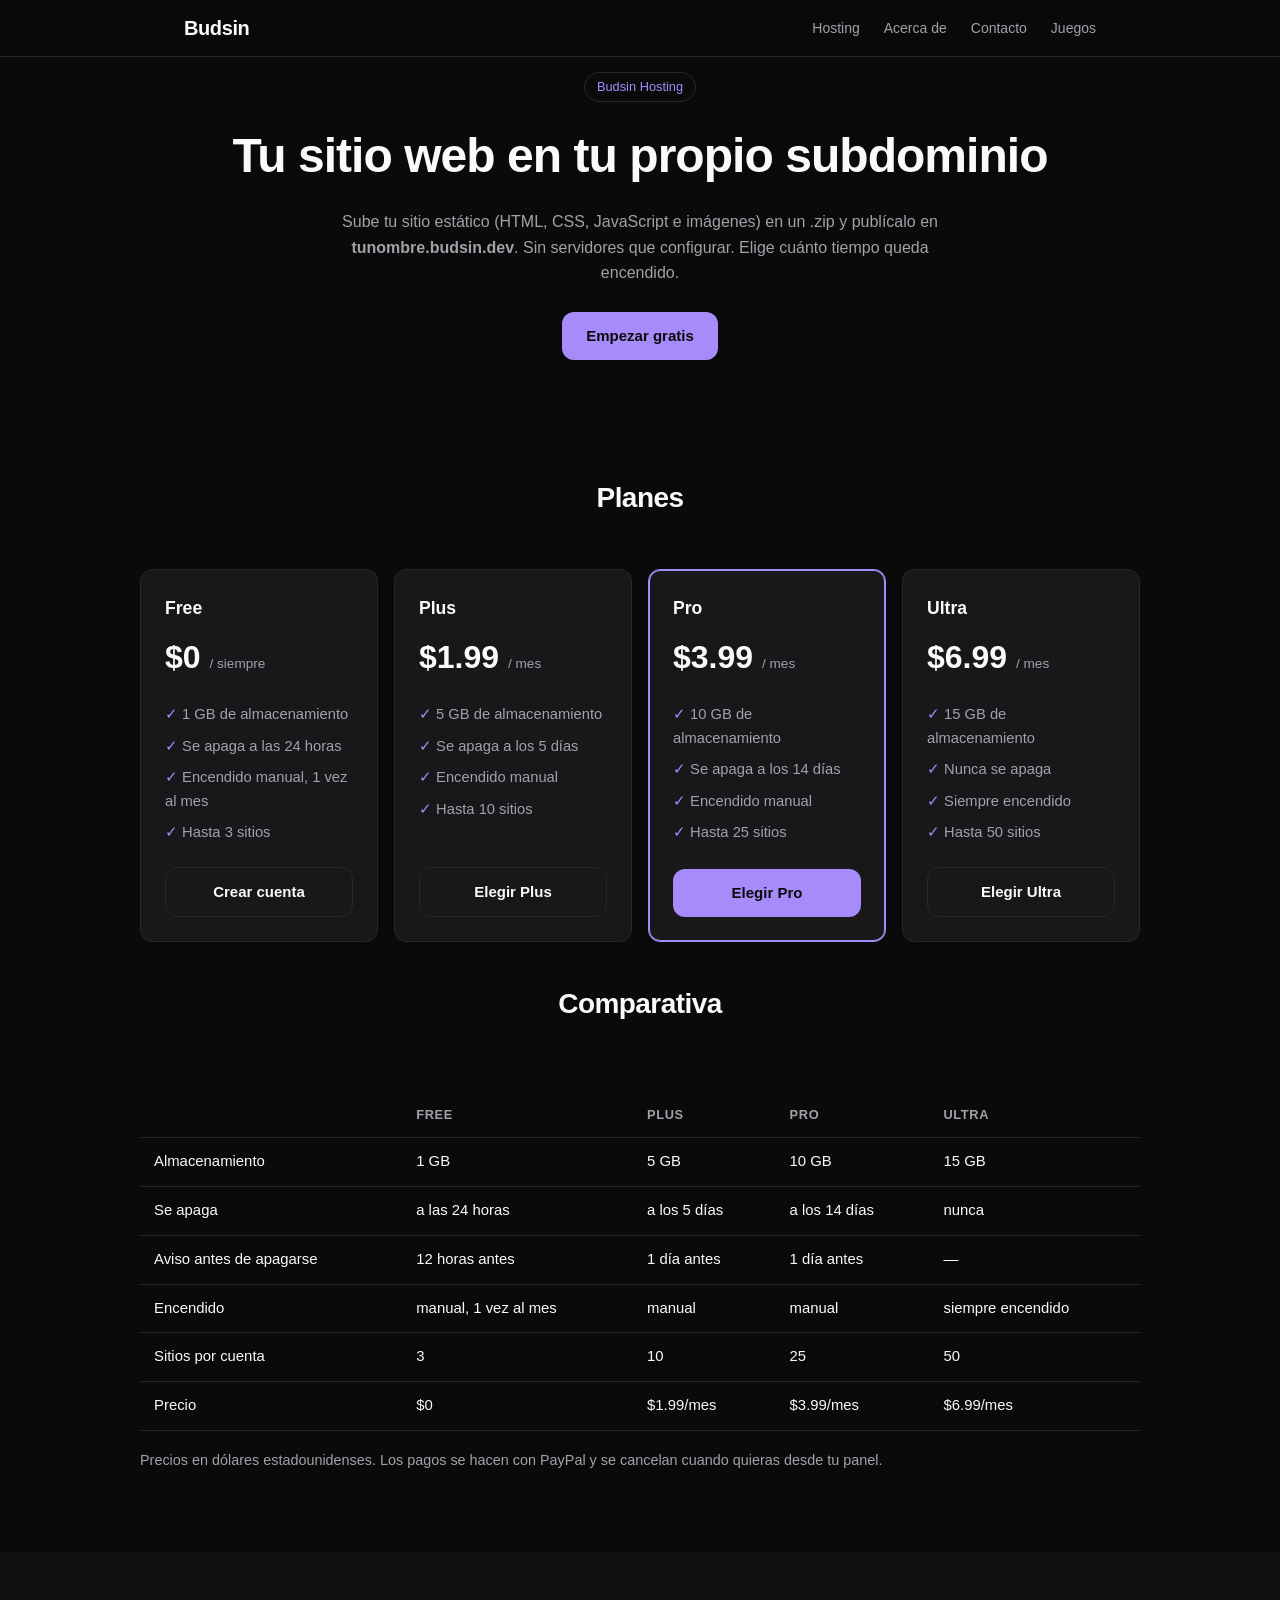
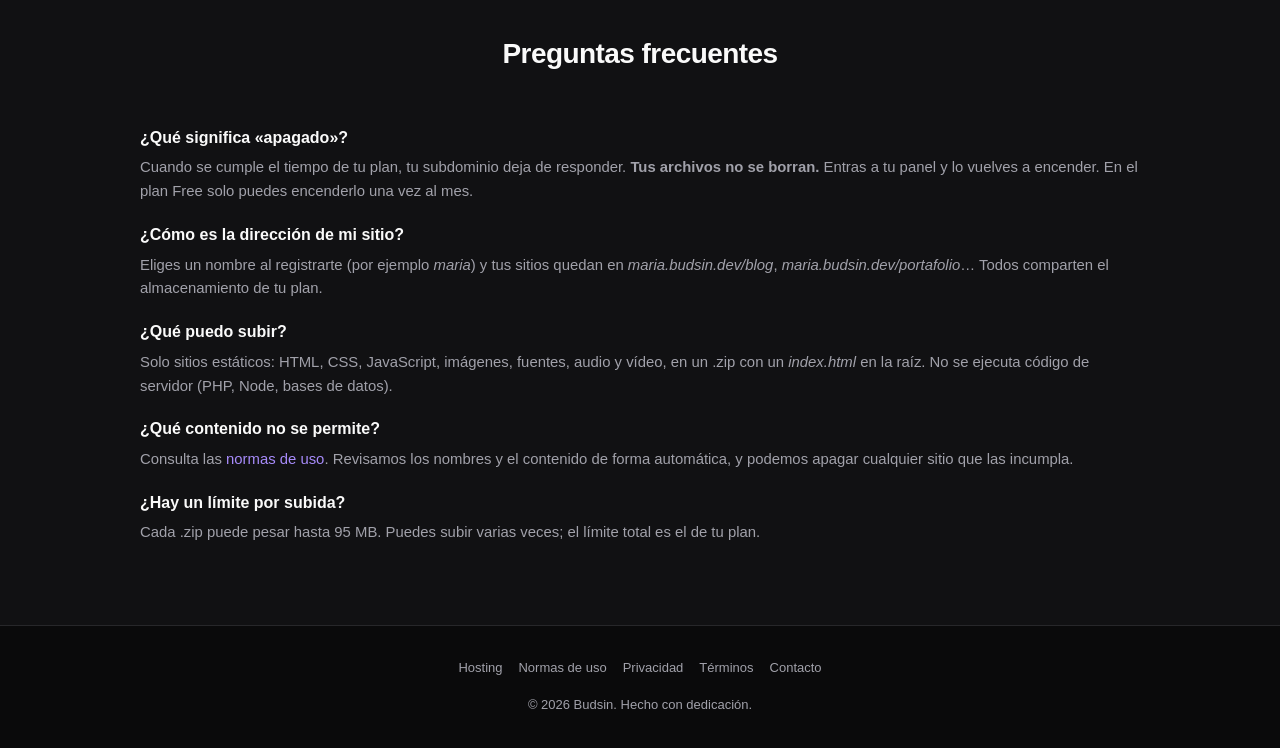
==== hosting/index.html @ 35743434 "feat: Budsin Hosting (planes, panel, admin y servicio de alojamiento estático) - hosting/: página de" ====
<!DOCTYPE html>
<html lang="es">
<head>
  <meta charset="UTF-8">
  <meta name="viewport" content="width=device-width, initial-scale=1.0">
  <title>Budsin Hosting — Alojamiento web estático con planes desde gratis</title>
  <meta name="description" content="Aloja tu sitio estático en tu propio subdominio de budsin.dev. Planes Free, Plus, Pro y Ultra con 1 a 15 GB de almacenamiento.">
  <meta name="robots" content="index, follow">
  <link rel="stylesheet" href="/styles.css">
  <link rel="stylesheet" href="/hosting/hosting.css">
  <link rel="icon" type="image/svg+xml" href="data:image/svg+xml,<svg xmlns='http://www.w3.org/2000/svg' viewBox='0 0 32 32'><text y='28' font-size='28'>⚡</text></svg>">
</head>
<body>
  <header class="header">
    <div class="container">
      <nav class="nav">
        <a href="/" class="logo">Budsin</a>
        <div class="nav-links">
          <a href="/hosting/">Hosting</a>
          <a href="/about">Acerca de</a>
          <a href="/contacto">Contacto</a>
          <a href="https://games.budsin.dev" target="_blank" rel="noopener">Juegos</a>
        </div>
      </nav>
    </div>
  </header>

  <main>
    <section class="h-hero">
      <div class="h-wrap">
        <span class="h-badge">Budsin Hosting</span>
        <h1>Tu sitio web en tu propio subdominio</h1>
        <p>Sube tu sitio estático (HTML, CSS, JavaScript e imágenes) en un .zip y publícalo en <strong>tunombre.budsin.dev</strong>. Sin servidores que configurar. Elige cuánto tiempo queda encendido.</p>
        <a class="btn btn-primary" href="/hosting/panel.html">Empezar gratis</a>
      </div>
    </section>

    <section class="section">
      <div class="h-wrap">
        <h2 class="section-title">Planes</h2>
        <div class="plans">
          <div class="plan">
            <h3>Free</h3>
            <div class="price">$0 <small>/ siempre</small></div>
            <ul><li>1 GB de almacenamiento</li><li>Se apaga a las 24 horas</li><li>Encendido manual, 1 vez al mes</li><li>Hasta 3 sitios</li></ul>
            <a class="btn btn-secondary" href="/hosting/panel.html">Crear cuenta</a>
          </div>
          <div class="plan">
            <h3>Plus</h3>
            <div class="price">$1.99 <small>/ mes</small></div>
            <ul><li>5 GB de almacenamiento</li><li>Se apaga a los 5 días</li><li>Encendido manual</li><li>Hasta 10 sitios</li></ul>
            <a class="btn btn-secondary" href="/hosting/panel.html#planes">Elegir Plus</a>
          </div>
          <div class="plan featured">
            <h3>Pro</h3>
            <div class="price">$3.99 <small>/ mes</small></div>
            <ul><li>10 GB de almacenamiento</li><li>Se apaga a los 14 días</li><li>Encendido manual</li><li>Hasta 25 sitios</li></ul>
            <a class="btn btn-primary" href="/hosting/panel.html#planes">Elegir Pro</a>
          </div>
          <div class="plan">
            <h3>Ultra</h3>
            <div class="price">$6.99 <small>/ mes</small></div>
            <ul><li>15 GB de almacenamiento</li><li>Nunca se apaga</li><li>Siempre encendido</li><li>Hasta 50 sitios</li></ul>
            <a class="btn btn-secondary" href="/hosting/panel.html#planes">Elegir Ultra</a>
          </div>
        </div>

        <h2 class="section-title" style="margin-top:40px">Comparativa</h2>
        <div class="h-scroll">
          <table class="h-table">
            <thead><tr><th>&nbsp;</th><th>Free</th><th>Plus</th><th>Pro</th><th>Ultra</th></tr></thead>
            <tbody>
              <tr><td>Almacenamiento</td><td>1 GB</td><td>5 GB</td><td>10 GB</td><td>15 GB</td></tr>
              <tr><td>Se apaga</td><td>a las 24 horas</td><td>a los 5 días</td><td>a los 14 días</td><td>nunca</td></tr>
              <tr><td>Aviso antes de apagarse</td><td>12 horas antes</td><td>1 día antes</td><td>1 día antes</td><td>—</td></tr>
              <tr><td>Encendido</td><td>manual, 1 vez al mes</td><td>manual</td><td>manual</td><td>siempre encendido</td></tr>
              <tr><td>Sitios por cuenta</td><td>3</td><td>10</td><td>25</td><td>50</td></tr>
              <tr><td>Precio</td><td>$0</td><td>$1.99/mes</td><td>$3.99/mes</td><td>$6.99/mes</td></tr>
            </tbody>
          </table>
        </div>
        <p class="h-muted">Precios en dólares estadounidenses. Los pagos se hacen con PayPal y se cancelan cuando quieras desde tu panel.</p>
      </div>
    </section>

    <section class="section section-alt">
      <div class="h-wrap h-faq">
        <h2 class="section-title">Preguntas frecuentes</h2>
        <h3>¿Qué significa «apagado»?</h3>
        <p>Cuando se cumple el tiempo de tu plan, tu subdominio deja de responder. <strong>Tus archivos no se borran.</strong> Entras a tu panel y lo vuelves a encender. En el plan Free solo puedes encenderlo una vez al mes.</p>
        <h3>¿Cómo es la dirección de mi sitio?</h3>
        <p>Eliges un nombre al registrarte (por ejemplo <em>maria</em>) y tus sitios quedan en <em>maria.budsin.dev/blog</em>, <em>maria.budsin.dev/portafolio</em>… Todos comparten el almacenamiento de tu plan.</p>
        <h3>¿Qué puedo subir?</h3>
        <p>Solo sitios estáticos: HTML, CSS, JavaScript, imágenes, fuentes, audio y vídeo, en un .zip con un <em>index.html</em> en la raíz. No se ejecuta código de servidor (PHP, Node, bases de datos).</p>
        <h3>¿Qué contenido no se permite?</h3>
        <p>Consulta las <a href="/hosting/terminos.html" style="color:var(--accent)">normas de uso</a>. Revisamos los nombres y el contenido de forma automática, y podemos apagar cualquier sitio que las incumpla.</p>
        <h3>¿Hay un límite por subida?</h3>
        <p>Cada .zip puede pesar hasta 95 MB. Puedes subir varias veces; el límite total es el de tu plan.</p>
      </div>
    </section>
  </main>
  <footer class="footer">
    <div class="container">
      <nav style="display: flex; gap: 16px; justify-content: center; flex-wrap: wrap; margin-bottom: 16px;">
        <a href="/hosting/" style="color: var(--text-muted); font-size: 0.8125rem;">Hosting</a>
        <a href="/hosting/terminos.html" style="color: var(--text-muted); font-size: 0.8125rem;">Normas de uso</a>
        <a href="/privacidad" style="color: var(--text-muted); font-size: 0.8125rem;">Privacidad</a>
        <a href="/terminos" style="color: var(--text-muted); font-size: 0.8125rem;">Términos</a>
        <a href="/contacto" style="color: var(--text-muted); font-size: 0.8125rem;">Contacto</a>
      </nav>
      <p>&copy; 2026 Budsin. Hecho con dedicación.</p>
    </div>
  </footer>
</body>
</html>
---- styles.css ----
*, *::before, *::after {
  margin: 0;
  padding: 0;
  box-sizing: border-box;
}

:root {
  --bg: #0a0a0b;
  --bg-alt: #111113;
  --surface: #18181b;
  --border: #27272a;
  --text: #fafafa;
  --text-muted: #a1a1aa;
  --accent: #a78bfa;
  --accent-hover: #c4b5fd;
  --radius: 12px;
}

html {
  scroll-behavior: smooth;
}

body {
  font-family: -apple-system, BlinkMacSystemFont, 'Segoe UI', Roboto, 'Helvetica Neue', Arial, sans-serif;
  background: var(--bg);
  color: var(--text);
  line-height: 1.6;
  min-height: 100vh;
}

a {
  color: inherit;
  text-decoration: none;
}

img {
  max-width: 100%;
  display: block;
}

.container {
  max-width: 960px;
  margin: 0 auto;
  padding: 0 24px;
}

/* Header */
.header {
  position: fixed;
  top: 0;
  left: 0;
  right: 0;
  z-index: 100;
  background: rgba(10, 10, 11, 0.8);
  backdrop-filter: blur(12px);
  border-bottom: 1px solid var(--border);
}

.nav {
  display: flex;
  align-items: center;
  justify-content: space-between;
  height: 56px;
}

.logo {
  font-size: 1.25rem;
  font-weight: 700;
  letter-spacing: -0.02em;
}

.nav-links {
  display: flex;
  gap: 24px;
}

.nav-links a {
  font-size: 0.875rem;
  color: var(--text-muted);
  transition: color 0.2s;
}

.nav-links a:hover {
  color: var(--text);
}

/* Hero */
.hero {
  padding: 160px 0 100px;
  text-align: center;
  position: relative;
  overflow: hidden;
}

.hero::before {
  content: '';
  position: absolute;
  top: 50%;
  left: 50%;
  width: 600px;
  height: 600px;
  background: radial-gradient(circle, rgba(167, 139, 250, 0.06) 0%, transparent 70%);
  transform: translate(-50%, -50%);
  pointer-events: none;
}

.hero-title {
  font-size: 4rem;
  font-weight: 800;
  letter-spacing: -0.04em;
  line-height: 1.1;
  margin-bottom: 8px;
}

.hero-subtitle {
  font-size: 1.25rem;
  color: var(--accent);
  font-weight: 500;
  margin-bottom: 20px;
}

.hero-desc {
  font-size: 1.125rem;
  color: var(--text-muted);
  max-width: 480px;
  margin: 0 auto 40px;
}

.hero-actions {
  display: flex;
  gap: 12px;
  justify-content: center;
  flex-wrap: wrap;
}

/* Buttons */
.btn {
  display: inline-flex;
  align-items: center;
  gap: 8px;
  padding: 12px 24px;
  border-radius: var(--radius);
  font-size: 0.9375rem;
  font-weight: 600;
  transition: all 0.2s;
  border: none;
  cursor: pointer;
}

.btn-primary {
  background: var(--accent);
  color: #0a0a0b;
}

.btn-primary:hover {
  background: var(--accent-hover);
  transform: translateY(-1px);
}

.btn-secondary {
  background: var(--surface);
  color: var(--text);
  border: 1px solid var(--border);
}

.btn-secondary:hover {
  background: var(--border);
  transform: translateY(-1px);
}

/* Sections */
.section {
  padding: 80px 0;
}

.section-alt {
  background: var(--bg-alt);
}

.section-title {
  font-size: 1.75rem;
  font-weight: 700;
  letter-spacing: -0.02em;
  text-align: center;
  margin-bottom: 48px;
}

/* Cards grid */
.cards {
  display: grid;
  grid-template-columns: repeat(auto-fit, minmax(260px, 1fr));
  gap: 20px;
}

.card {
  background: var(--surface);
  border: 1px solid var(--border);
  border-radius: var(--radius);
  padding: 28px;
  position: relative;
}

.card-link {
  display: block;
  transition: border-color 0.2s, transform 0.2s;
}

.card-link:hover {
  border-color: var(--accent);
  transform: translateY(-2px);
}

.card-icon {
  color: var(--accent);
  margin-bottom: 16px;
}

.card-title {
  font-size: 1.125rem;
  font-weight: 600;
  margin-bottom: 8px;
}

.card-text {
  font-size: 0.875rem;
  color: var(--text-muted);
  line-height: 1.6;
}

.card-arrow {
  position: absolute;
  top: 28px;
  right: 28px;
  font-size: 1.25rem;
  color: var(--text-muted);
  transition: color 0.2s, transform 0.2s;
}

.card-link:hover .card-arrow {
  color: var(--accent);
  transform: translateX(4px);
}

/* Footer */
.footer {
  padding: 32px 0;
  text-align: center;
  border-top: 1px solid var(--border);
  color: var(--text-muted);
  font-size: 0.8125rem;
}

/* Responsive */
@media (max-width: 640px) {
  .hero {
    padding: 120px 0 60px;
  }

  .hero-title {
    font-size: 2.5rem;
  }

  .hero-subtitle {
    font-size: 1rem;
  }

  .hero-desc {
    font-size: 1rem;
  }

  .section {
    padding: 60px 0;
  }

  .section-title {
    font-size: 1.5rem;
    margin-bottom: 32px;
  }

  .cards {
    grid-template-columns: 1fr;
  }
}
---- hosting/hosting.css ----
/* Budsin Hosting: complementa /styles.css (tema oscuro). Sin dependencias. */
.h-wrap { max-width: 1040px; margin: 0 auto; padding: 0 20px; }
.h-hero { padding: 72px 0 36px; text-align: center; }
.h-hero h1 { font-size: clamp(2rem, 5vw, 3rem); letter-spacing: -.02em; }
.h-hero p { color: var(--text-muted); max-width: 640px; margin: 14px auto 26px; }
.h-badge { display: inline-block; padding: 4px 12px; border: 1px solid var(--border); border-radius: 99px; color: var(--accent); font-size: .8rem; margin-bottom: 16px; }

.plans { display: grid; grid-template-columns: repeat(auto-fit, minmax(210px, 1fr)); gap: 16px; margin: 28px 0; }
.plan { background: var(--surface); border: 1px solid var(--border); border-radius: var(--radius); padding: 24px; display: flex; flex-direction: column; }
.plan.featured { border-color: var(--accent); box-shadow: 0 0 0 1px var(--accent) inset; }
.plan h3 { font-size: 1.1rem; }
.plan .price { font-size: 2rem; font-weight: 700; margin: 10px 0 2px; }
.plan .price small { font-size: .85rem; color: var(--text-muted); font-weight: 400; }
.plan ul { list-style: none; margin: 14px 0 18px; color: var(--text-muted); font-size: .92rem; flex: 1; }
.plan li { padding: 4px 0; }
.plan li::before { content: "✓ "; color: var(--accent); }
.plan .btn { justify-content: center; }

.h-table { width: 100%; border-collapse: collapse; margin: 18px 0; font-size: .93rem; }
.h-table th, .h-table td { padding: 12px 14px; border-bottom: 1px solid var(--border); text-align: left; }
.h-table th { color: var(--text-muted); font-weight: 600; font-size: .8rem; text-transform: uppercase; letter-spacing: .05em; }
.h-scroll { overflow-x: auto; }

.h-card { background: var(--surface); border: 1px solid var(--border); border-radius: var(--radius); padding: 22px; margin-bottom: 16px; }
.h-card h2 { font-size: 1.05rem; margin-bottom: 12px; }
.h-row { display: flex; flex-wrap: wrap; gap: 12px; align-items: center; justify-content: space-between; }
.h-muted { color: var(--text-muted); font-size: .9rem; }
.h-input { background: var(--bg); color: var(--text); border: 1px solid var(--border); border-radius: 8px; padding: 10px 12px; font: inherit; min-width: 0; }
.h-input:focus { outline: 2px solid var(--accent); border-color: transparent; }
.h-btn-sm { padding: 8px 14px; font-size: .85rem; }
.btn[disabled] { opacity: .5; cursor: not-allowed; transform: none; }
.btn-danger { background: transparent; color: #f87171; border: 1px solid #7f1d1d; }

.state { display: inline-flex; align-items: center; gap: 8px; font-weight: 700; font-size: 1.25rem; }
.dot { width: 12px; height: 12px; border-radius: 50%; background: #71717a; }
.on .dot { background: #4ade80; box-shadow: 0 0 10px #4ade80; }
.clock { font-variant-numeric: tabular-nums; font-size: 1.6rem; font-weight: 700; }
.bar { height: 10px; background: var(--bg); border-radius: 99px; overflow: hidden; border: 1px solid var(--border); }
.bar > i { display: block; height: 100%; background: var(--accent); width: 0; transition: width .4s; }
.bar.warn > i { background: #fbbf24; }
.bar.full > i { background: #f87171; }

.alert { padding: 12px 16px; border-radius: 10px; margin-bottom: 14px; border: 1px solid; font-size: .92rem; }
.alert.warn { background: #3a2a05; border-color: #78560a; color: #fcd34d; }
.alert.err { background: #3b0d0d; border-color: #7f1d1d; color: #fca5a5; }
.alert.ok { background: #0d2b17; border-color: #166534; color: #86efac; }

.sites { list-style: none; }
.sites li { display: flex; flex-wrap: wrap; gap: 10px; align-items: center; justify-content: space-between; padding: 10px 0; border-bottom: 1px solid var(--border); }
.sites a { color: var(--accent); word-break: break-all; }
.hist { width: 100%; font-size: .85rem; border-collapse: collapse; }
.hist td { padding: 6px 8px; border-bottom: 1px solid var(--border); color: var(--text-muted); }
.hist td:nth-child(2) { color: var(--text); white-space: nowrap; }
.h-faq h3 { margin: 18px 0 6px; font-size: 1rem; }
.h-faq p { color: var(--text-muted); font-size: .93rem; }
.h-footer-note { text-align: center; color: var(--text-muted); font-size: .85rem; padding: 24px 0; }
@media (max-width: 560px) { .h-table th:nth-child(n+4), .h-table td:nth-child(n+4) { display: none; } }
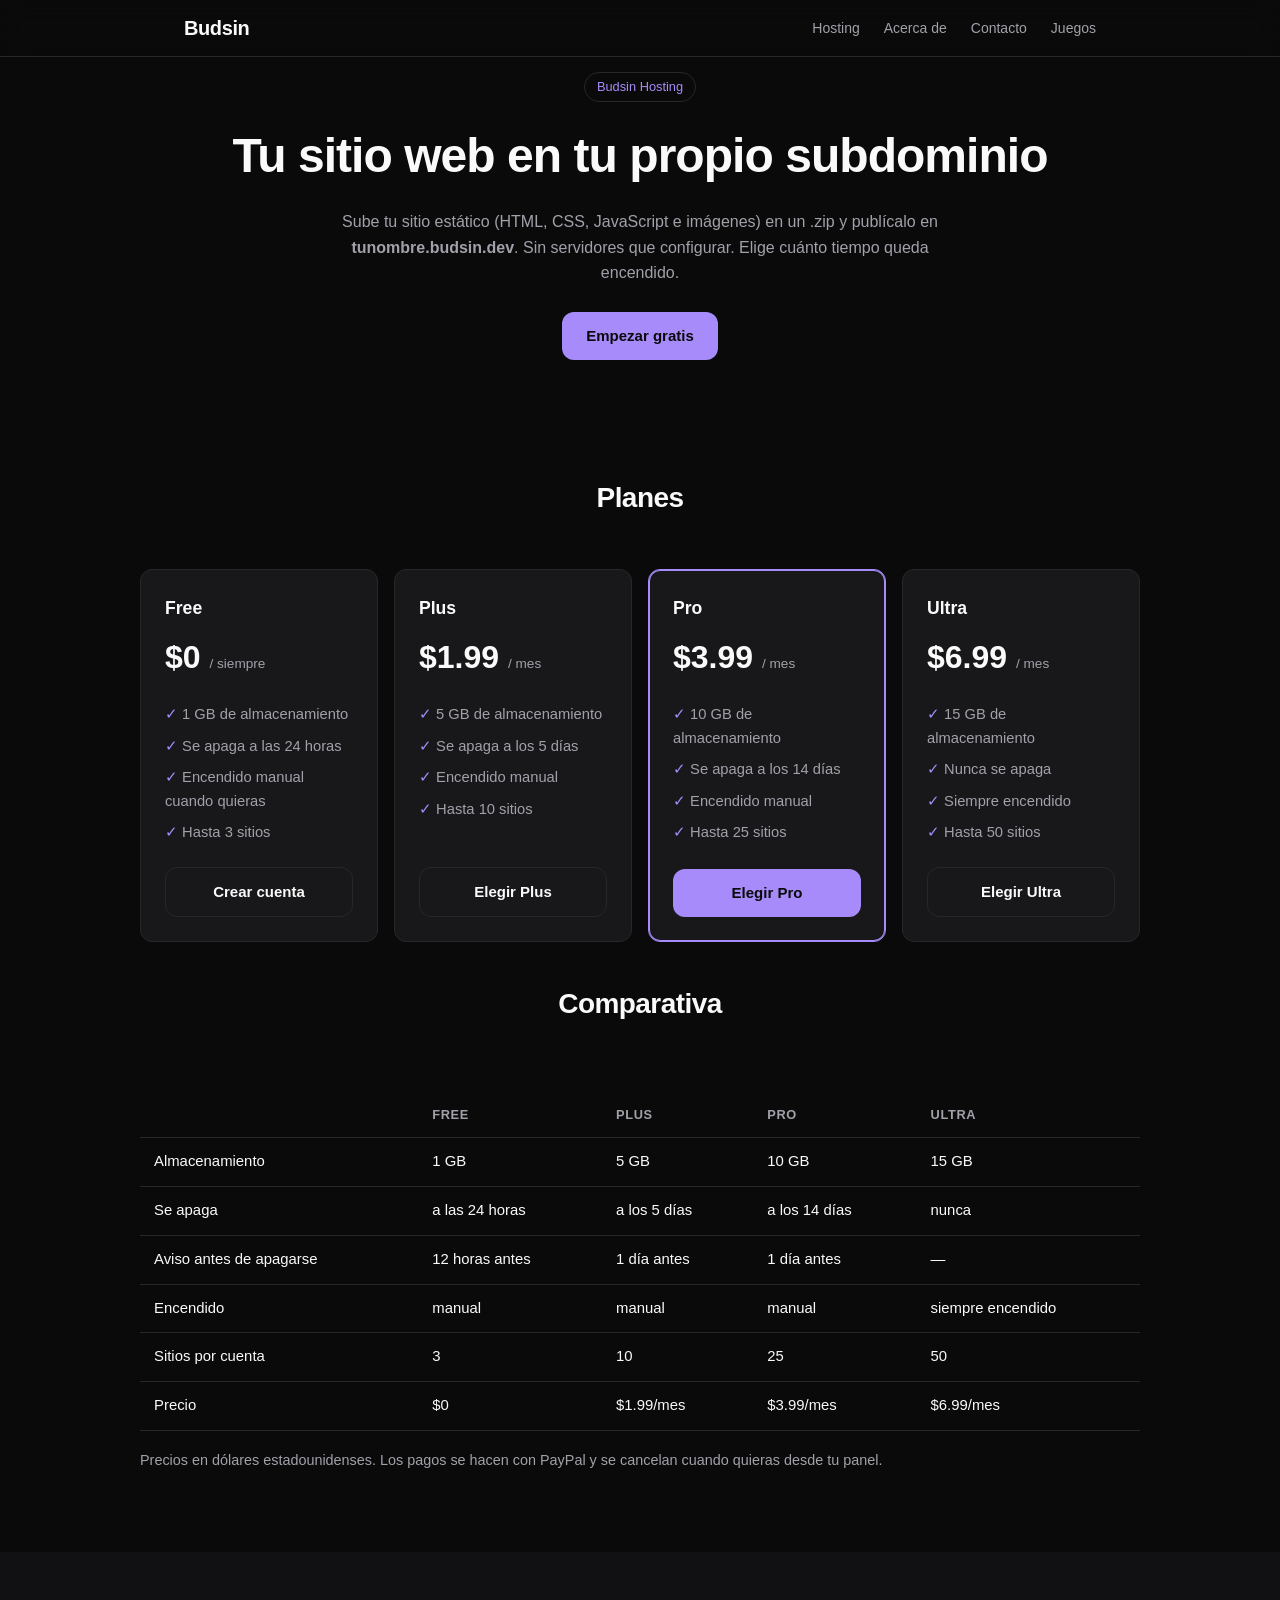
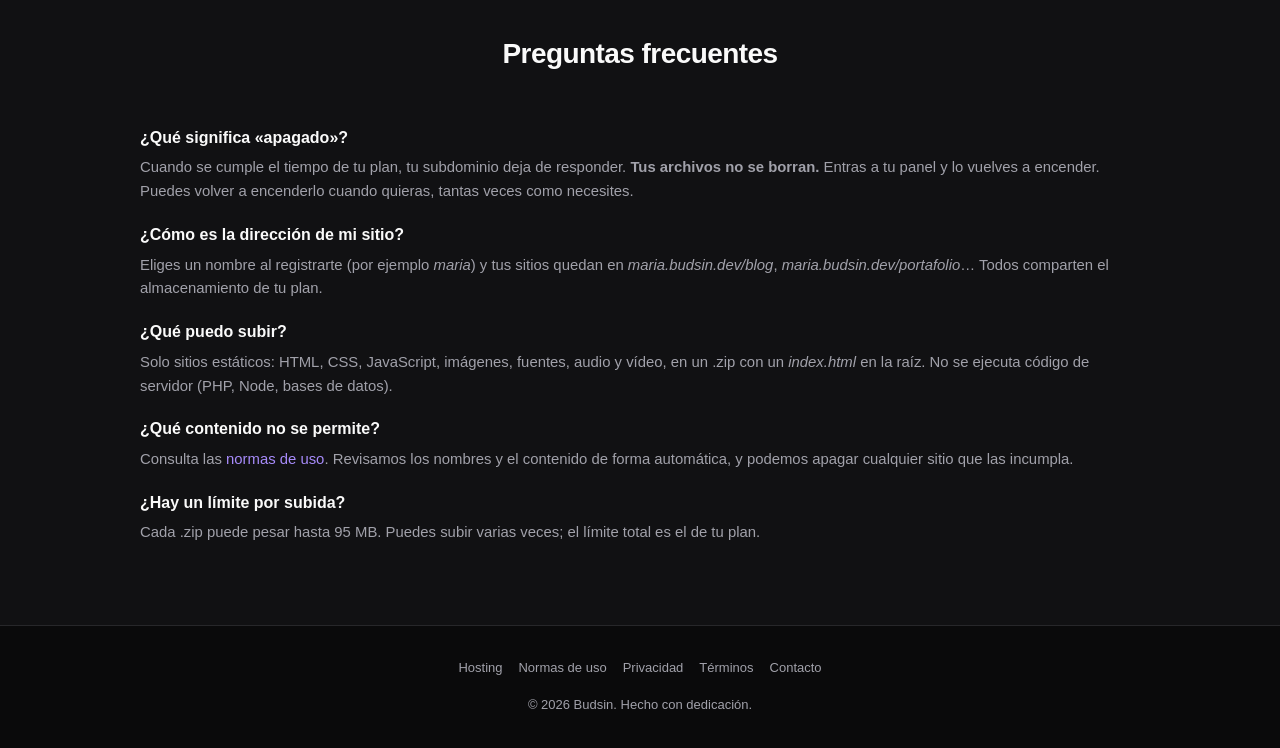
==== commit b8e3dd90: "feat: el plan Free se puede encender cuando se quiera (sin límite mensual); fix del lector del cuerp" ====
--- a/hosting/index.html
+++ b/hosting/index.html
@@ -42,7 +42,7 @@
           <div class="plan">
             <h3>Free</h3>
             <div class="price">$0 <small>/ siempre</small></div>
-            <ul><li>1 GB de almacenamiento</li><li>Se apaga a las 24 horas</li><li>Encendido manual, 1 vez al mes</li><li>Hasta 3 sitios</li></ul>
+            <ul><li>1 GB de almacenamiento</li><li>Se apaga a las 24 horas</li><li>Encendido manual cuando quieras</li><li>Hasta 3 sitios</li></ul>
             <a class="btn btn-secondary" href="/hosting/panel.html">Crear cuenta</a>
           </div>
           <div class="plan">
@@ -73,7 +73,7 @@
               <tr><td>Almacenamiento</td><td>1 GB</td><td>5 GB</td><td>10 GB</td><td>15 GB</td></tr>
               <tr><td>Se apaga</td><td>a las 24 horas</td><td>a los 5 días</td><td>a los 14 días</td><td>nunca</td></tr>
               <tr><td>Aviso antes de apagarse</td><td>12 horas antes</td><td>1 día antes</td><td>1 día antes</td><td>—</td></tr>
-              <tr><td>Encendido</td><td>manual, 1 vez al mes</td><td>manual</td><td>manual</td><td>siempre encendido</td></tr>
+              <tr><td>Encendido</td><td>manual</td><td>manual</td><td>manual</td><td>siempre encendido</td></tr>
               <tr><td>Sitios por cuenta</td><td>3</td><td>10</td><td>25</td><td>50</td></tr>
               <tr><td>Precio</td><td>$0</td><td>$1.99/mes</td><td>$3.99/mes</td><td>$6.99/mes</td></tr>
             </tbody>
@@ -87,7 +87,7 @@
       <div class="h-wrap h-faq">
         <h2 class="section-title">Preguntas frecuentes</h2>
         <h3>¿Qué significa «apagado»?</h3>
-        <p>Cuando se cumple el tiempo de tu plan, tu subdominio deja de responder. <strong>Tus archivos no se borran.</strong> Entras a tu panel y lo vuelves a encender. En el plan Free solo puedes encenderlo una vez al mes.</p>
+        <p>Cuando se cumple el tiempo de tu plan, tu subdominio deja de responder. <strong>Tus archivos no se borran.</strong> Entras a tu panel y lo vuelves a encender. Puedes volver a encenderlo cuando quieras, tantas veces como necesites.</p>
         <h3>¿Cómo es la dirección de mi sitio?</h3>
         <p>Eliges un nombre al registrarte (por ejemplo <em>maria</em>) y tus sitios quedan en <em>maria.budsin.dev/blog</em>, <em>maria.budsin.dev/portafolio</em>… Todos comparten el almacenamiento de tu plan.</p>
         <h3>¿Qué puedo subir?</h3>
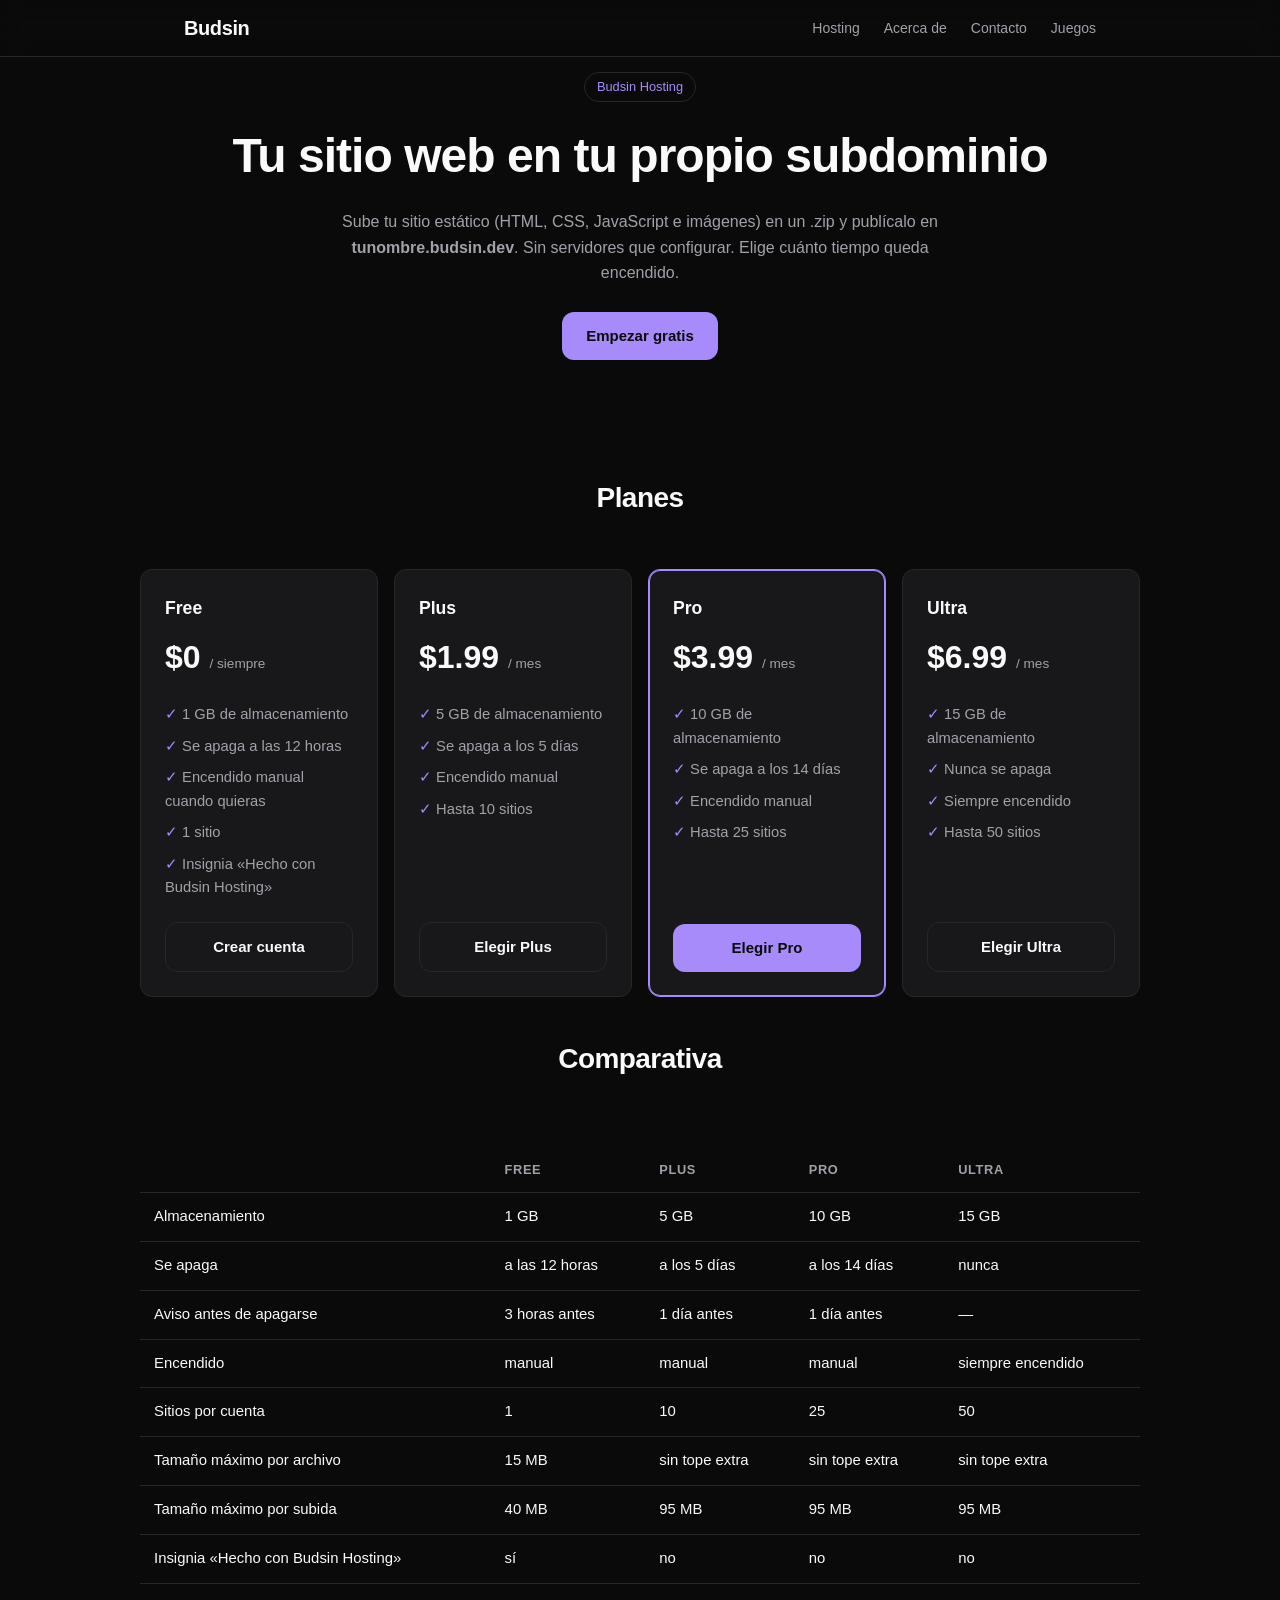
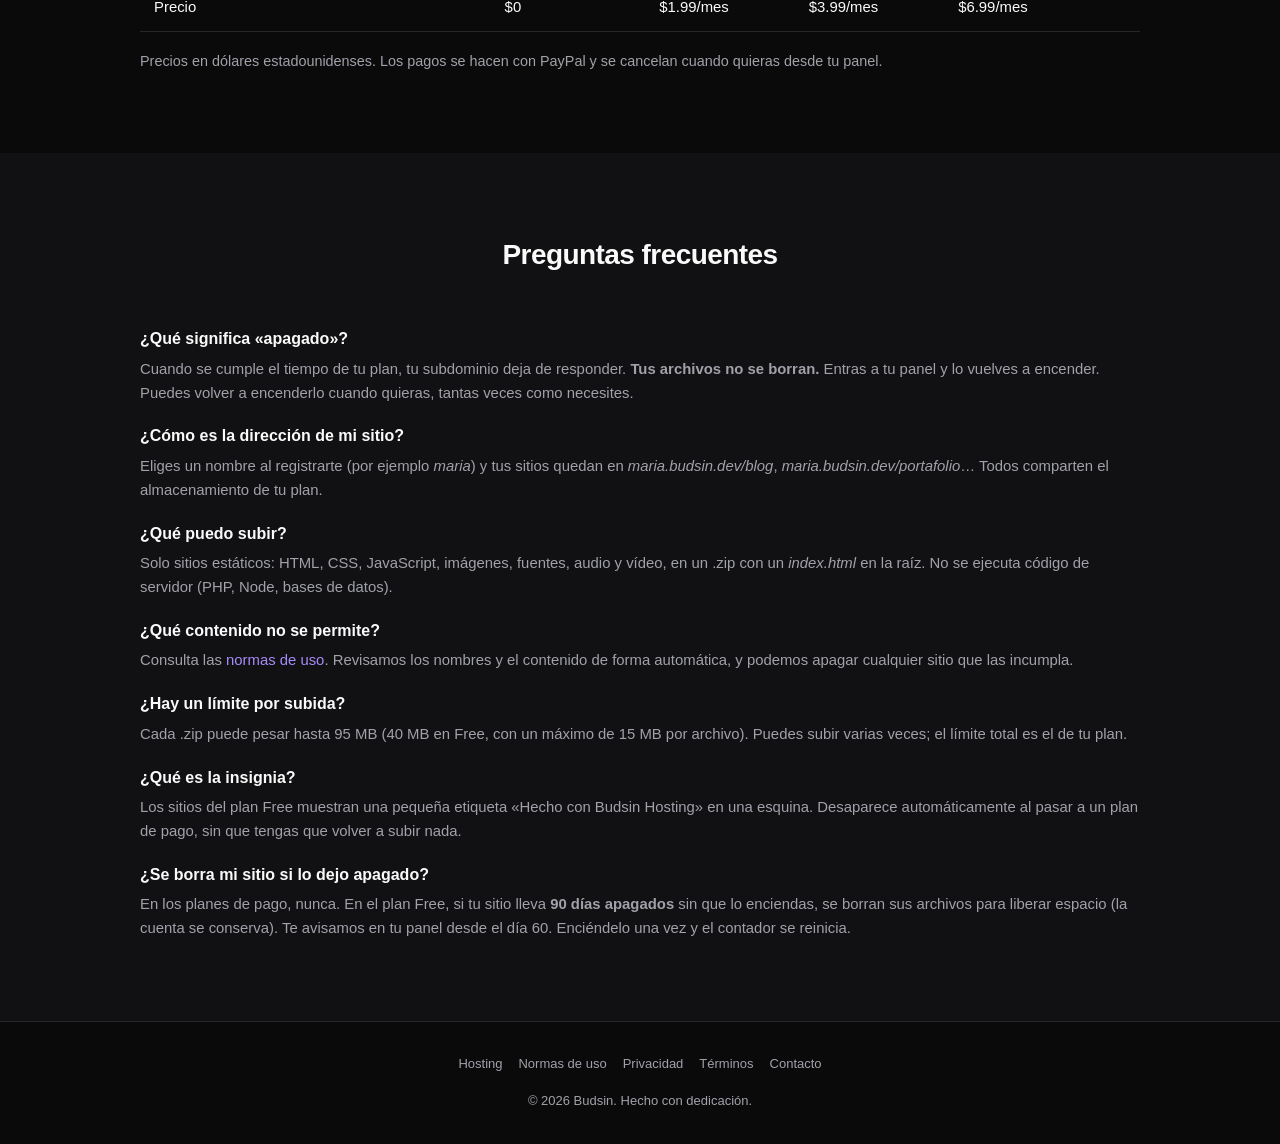
==== commit a4d51e8d: "feat: Free más acotado (12 h, 1 sitio, 15 MB por archivo, insignia, borrado tras 90 días apagado) - " ====
--- a/hosting/index.html
+++ b/hosting/index.html
@@ -42,7 +42,7 @@
           <div class="plan">
             <h3>Free</h3>
             <div class="price">$0 <small>/ siempre</small></div>
-            <ul><li>1 GB de almacenamiento</li><li>Se apaga a las 24 horas</li><li>Encendido manual cuando quieras</li><li>Hasta 3 sitios</li></ul>
+            <ul><li>1 GB de almacenamiento</li><li>Se apaga a las 12 horas</li><li>Encendido manual cuando quieras</li><li>1 sitio</li><li>Insignia «Hecho con Budsin Hosting»</li></ul>
             <a class="btn btn-secondary" href="/hosting/panel.html">Crear cuenta</a>
           </div>
           <div class="plan">
@@ -71,10 +71,13 @@
             <thead><tr><th>&nbsp;</th><th>Free</th><th>Plus</th><th>Pro</th><th>Ultra</th></tr></thead>
             <tbody>
               <tr><td>Almacenamiento</td><td>1 GB</td><td>5 GB</td><td>10 GB</td><td>15 GB</td></tr>
-              <tr><td>Se apaga</td><td>a las 24 horas</td><td>a los 5 días</td><td>a los 14 días</td><td>nunca</td></tr>
-              <tr><td>Aviso antes de apagarse</td><td>12 horas antes</td><td>1 día antes</td><td>1 día antes</td><td>—</td></tr>
+              <tr><td>Se apaga</td><td>a las 12 horas</td><td>a los 5 días</td><td>a los 14 días</td><td>nunca</td></tr>
+              <tr><td>Aviso antes de apagarse</td><td>3 horas antes</td><td>1 día antes</td><td>1 día antes</td><td>—</td></tr>
               <tr><td>Encendido</td><td>manual</td><td>manual</td><td>manual</td><td>siempre encendido</td></tr>
-              <tr><td>Sitios por cuenta</td><td>3</td><td>10</td><td>25</td><td>50</td></tr>
+              <tr><td>Sitios por cuenta</td><td>1</td><td>10</td><td>25</td><td>50</td></tr>
+              <tr><td>Tamaño máximo por archivo</td><td>15 MB</td><td>sin tope extra</td><td>sin tope extra</td><td>sin tope extra</td></tr>
+              <tr><td>Tamaño máximo por subida</td><td>40 MB</td><td>95 MB</td><td>95 MB</td><td>95 MB</td></tr>
+              <tr><td>Insignia «Hecho con Budsin Hosting»</td><td>sí</td><td>no</td><td>no</td><td>no</td></tr>
               <tr><td>Precio</td><td>$0</td><td>$1.99/mes</td><td>$3.99/mes</td><td>$6.99/mes</td></tr>
             </tbody>
           </table>
@@ -95,7 +98,11 @@
         <h3>¿Qué contenido no se permite?</h3>
         <p>Consulta las <a href="/hosting/terminos.html" style="color:var(--accent)">normas de uso</a>. Revisamos los nombres y el contenido de forma automática, y podemos apagar cualquier sitio que las incumpla.</p>
         <h3>¿Hay un límite por subida?</h3>
-        <p>Cada .zip puede pesar hasta 95 MB. Puedes subir varias veces; el límite total es el de tu plan.</p>
+        <p>Cada .zip puede pesar hasta 95 MB (40 MB en Free, con un máximo de 15 MB por archivo). Puedes subir varias veces; el límite total es el de tu plan.</p>
+        <h3>¿Qué es la insignia?</h3>
+        <p>Los sitios del plan Free muestran una pequeña etiqueta «Hecho con Budsin Hosting» en una esquina. Desaparece automáticamente al pasar a un plan de pago, sin que tengas que volver a subir nada.</p>
+        <h3>¿Se borra mi sitio si lo dejo apagado?</h3>
+        <p>En los planes de pago, nunca. En el plan Free, si tu sitio lleva <strong>90 días apagados</strong> sin que lo enciendas, se borran sus archivos para liberar espacio (la cuenta se conserva). Te avisamos en tu panel desde el día 60. Enciéndelo una vez y el contador se reinicia.
       </div>
     </section>
   </main>
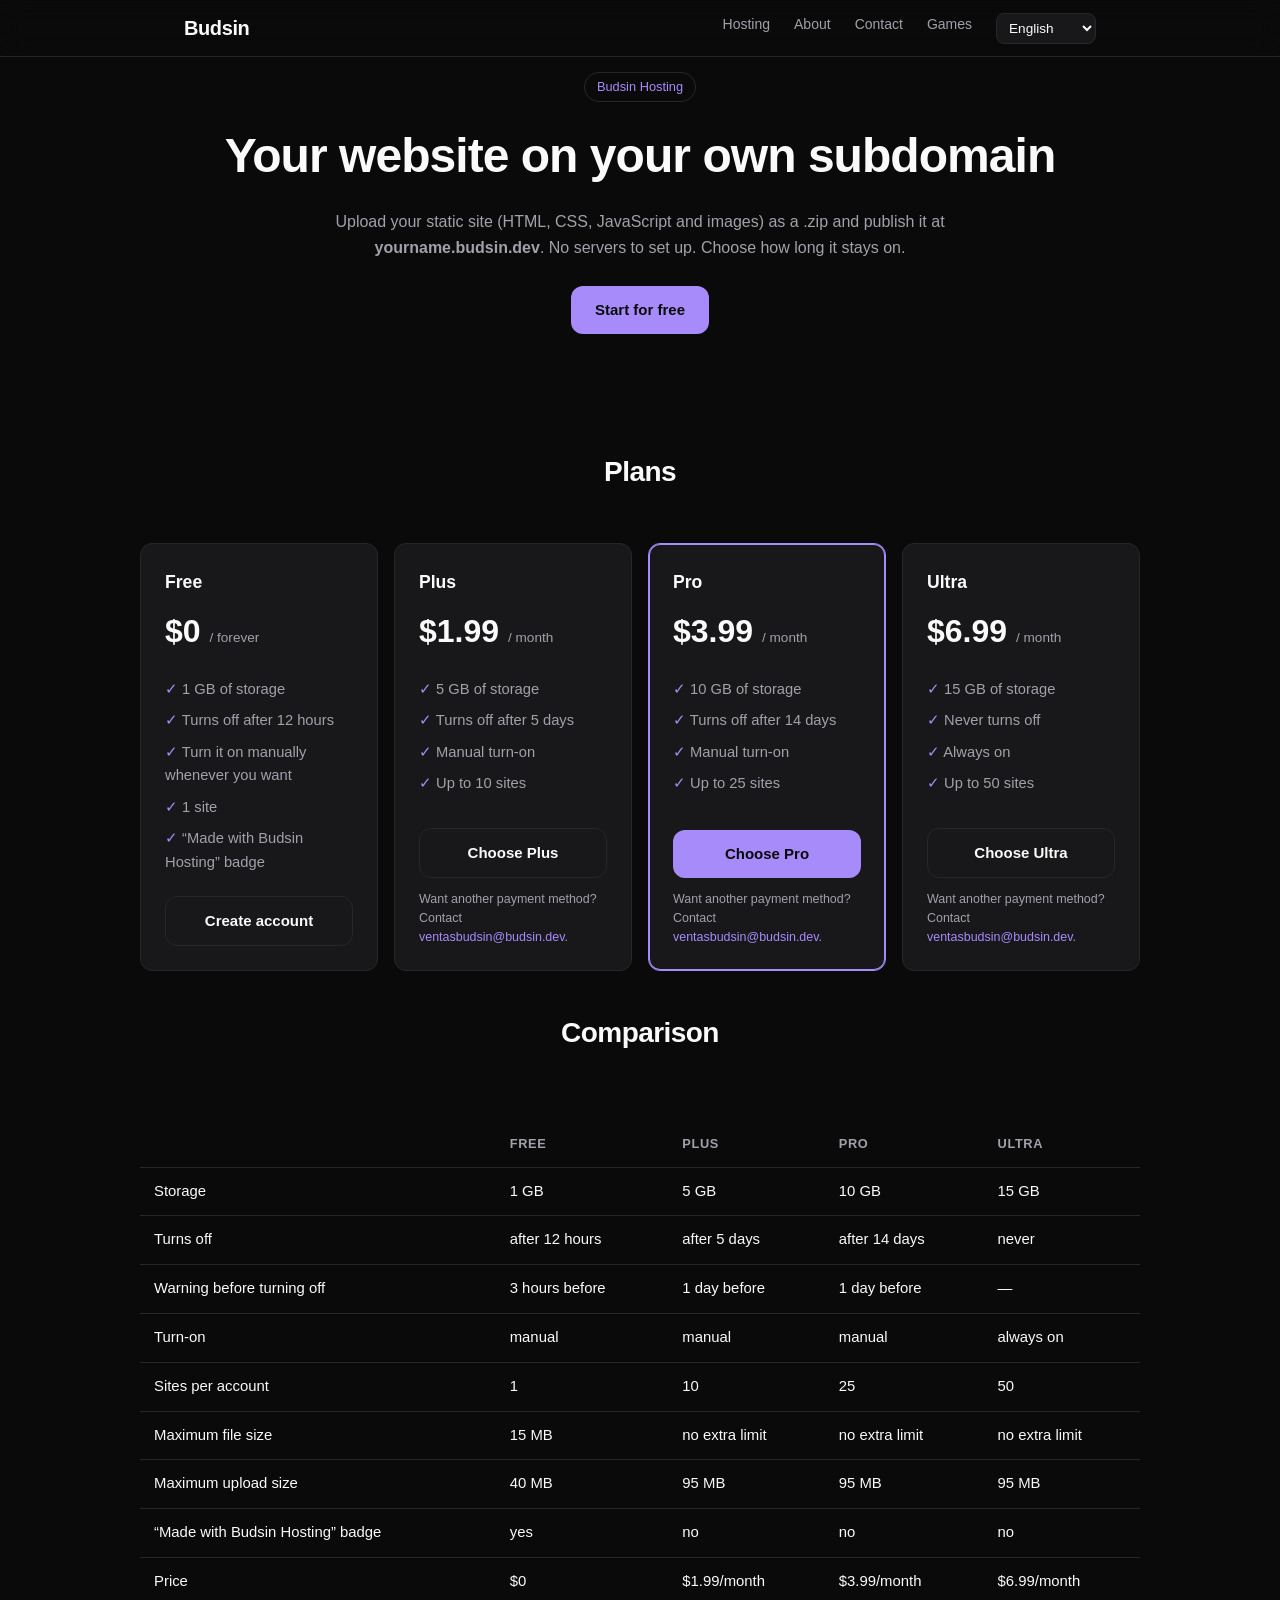
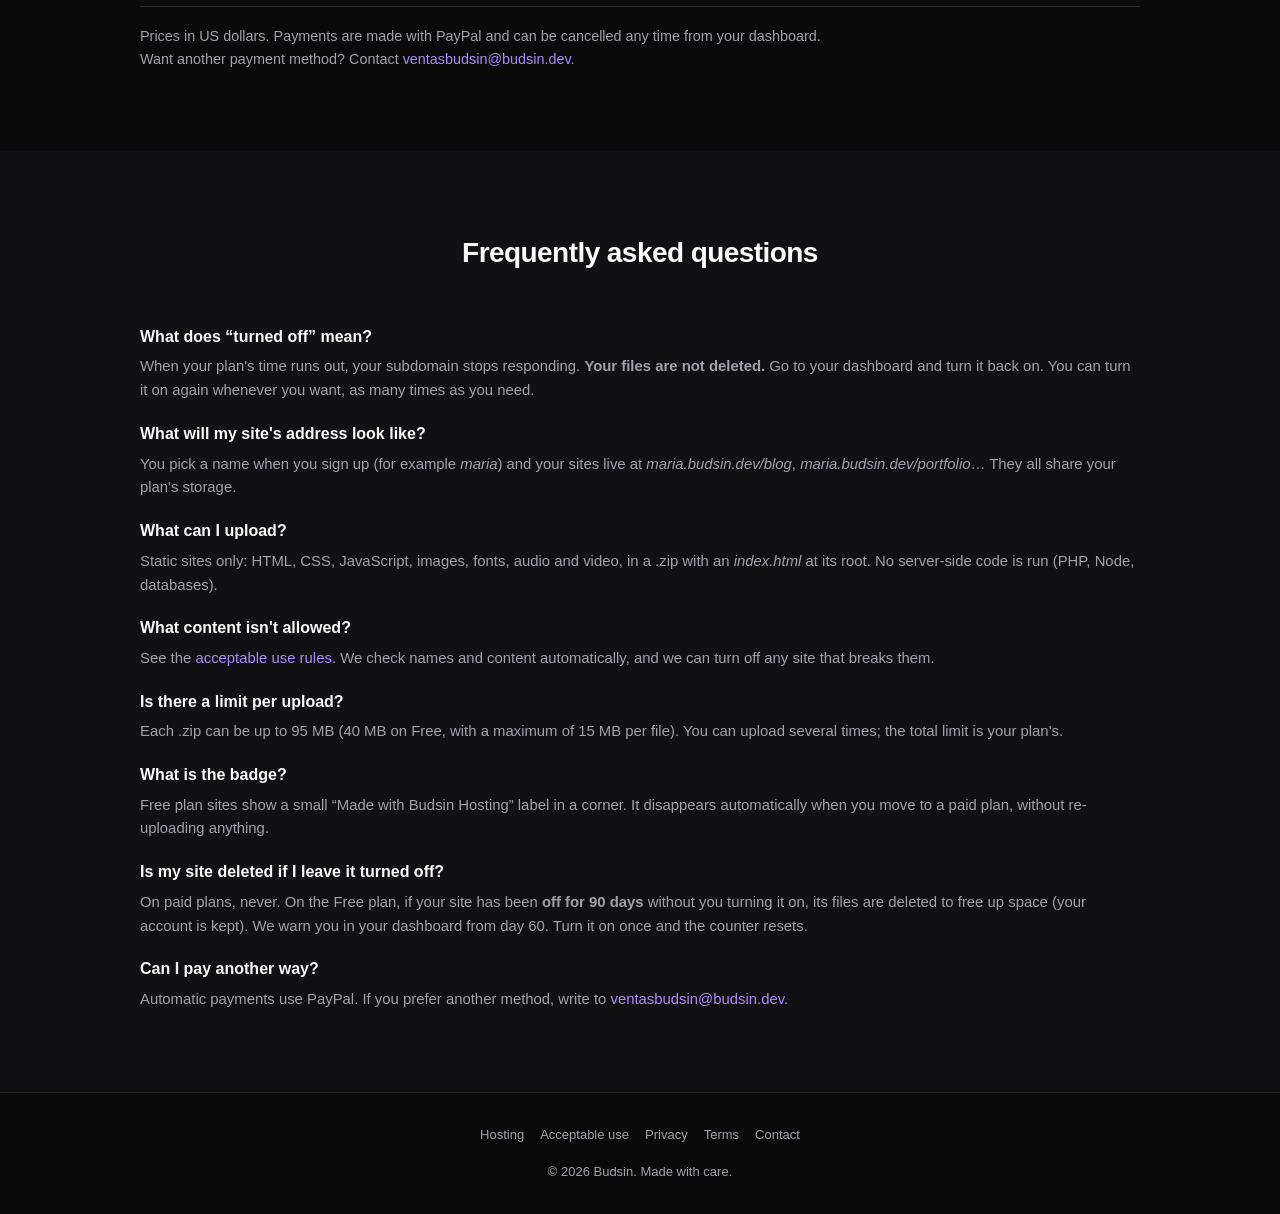
==== commit 965110be: "feat(hosting): 5 idiomas (es, en, pt, fr, de) con detección por navegador y selector; aviso de otro " ====
--- a/hosting/index.html
+++ b/hosting/index.html
@@ -3,8 +3,9 @@
 <head>
   <meta charset="UTF-8">
   <meta name="viewport" content="width=device-width, initial-scale=1.0">
-  <title>Budsin Hosting — Alojamiento web estático con planes desde gratis</title>
-  <meta name="description" content="Aloja tu sitio estático en tu propio subdominio de budsin.dev. Planes Free, Plus, Pro y Ultra con 1 a 15 GB de almacenamiento.">
+  <script>(function(){try{var s=localStorage.getItem('budsin_lang');var l=s||((navigator.languages&&navigator.languages[0])||navigator.language||'en').slice(0,2).toLowerCase();if(['es','en','pt','fr','de'].indexOf(l)<0)l='en';if(l!=='es'){document.documentElement.className+=' i18n-pending';setTimeout(function(){document.documentElement.classList.remove('i18n-pending')},3000)}}catch(e){}})()</script>
+  <title data-i18n="title.plans">Budsin Hosting — Alojamiento web estático con planes desde gratis</title>
+  <meta name="description" data-i18n-content="desc.plans" content="Aloja tu sitio estático en tu propio subdominio de budsin.dev. Planes Free, Plus, Pro y Ultra con 1 a 15 GB de almacenamiento.">
   <meta name="robots" content="index, follow">
   <link rel="stylesheet" href="/styles.css">
   <link rel="stylesheet" href="/hosting/hosting.css">
@@ -16,10 +17,10 @@
       <nav class="nav">
         <a href="/" class="logo">Budsin</a>
         <div class="nav-links">
-          <a href="/hosting/">Hosting</a>
-          <a href="/about">Acerca de</a>
-          <a href="/contacto">Contacto</a>
-          <a href="https://games.budsin.dev" target="_blank" rel="noopener">Juegos</a>
+          <a href="/hosting/" data-i18n="nav.hosting">Hosting</a>
+          <a href="/about" data-i18n="nav.about">Acerca de</a>
+          <a href="/contacto" data-i18n="nav.contact">Contacto</a>
+          <a href="https://games.budsin.dev" target="_blank" rel="noopener" data-i18n="nav.games">Juegos</a>
         </div>
       </nav>
     </div>
@@ -28,95 +29,105 @@
   <main>
     <section class="h-hero">
       <div class="h-wrap">
-        <span class="h-badge">Budsin Hosting</span>
-        <h1>Tu sitio web en tu propio subdominio</h1>
-        <p>Sube tu sitio estático (HTML, CSS, JavaScript e imágenes) en un .zip y publícalo en <strong>tunombre.budsin.dev</strong>. Sin servidores que configurar. Elige cuánto tiempo queda encendido.</p>
-        <a class="btn btn-primary" href="/hosting/panel.html">Empezar gratis</a>
+        <span class="h-badge" data-i18n="hero.badge">Budsin Hosting</span>
+        <h1 data-i18n="hero.title">Tu sitio web en tu propio subdominio</h1>
+        <p data-i18n-html="hero.p.h">Sube tu sitio estático (HTML, CSS, JavaScript e imágenes) en un .zip y publícalo en <strong>tunombre.budsin.dev</strong>. Sin servidores que configurar. Elige cuánto tiempo queda encendido.</p>
+        <a class="btn btn-primary" href="/hosting/panel.html" data-i18n="hero.cta">Empezar gratis</a>
       </div>
     </section>
 
     <section class="section">
       <div class="h-wrap">
-        <h2 class="section-title">Planes</h2>
+        <h2 class="section-title" data-i18n="plans.title">Planes</h2>
         <div class="plans">
           <div class="plan">
             <h3>Free</h3>
-            <div class="price">$0 <small>/ siempre</small></div>
-            <ul><li>1 GB de almacenamiento</li><li>Se apaga a las 12 horas</li><li>Encendido manual cuando quieras</li><li>1 sitio</li><li>Insignia «Hecho con Budsin Hosting»</li></ul>
-            <a class="btn btn-secondary" href="/hosting/panel.html">Crear cuenta</a>
+            <div class="price">$0 <small data-i18n="price.forever">/ siempre</small></div>
+            <ul><li data-i18n="free.1">1 GB de almacenamiento</li><li data-i18n="free.2">Se apaga a las 12 horas</li><li data-i18n="free.3">Encendido manual cuando quieras</li><li data-i18n="free.4">1 sitio</li><li data-i18n="free.5">Insignia «Hecho con Budsin Hosting»</li></ul>
+            <a class="btn btn-secondary" href="/hosting/panel.html" data-i18n="cta.free">Crear cuenta</a>
           </div>
           <div class="plan">
             <h3>Plus</h3>
-            <div class="price">$1.99 <small>/ mes</small></div>
-            <ul><li>5 GB de almacenamiento</li><li>Se apaga a los 5 días</li><li>Encendido manual</li><li>Hasta 10 sitios</li></ul>
-            <a class="btn btn-secondary" href="/hosting/panel.html#planes">Elegir Plus</a>
+            <div class="price">$1.99 <small data-i18n="price.month">/ mes</small></div>
+            <ul><li data-i18n="plus.1">5 GB de almacenamiento</li><li data-i18n="plus.2">Se apaga a los 5 días</li><li data-i18n="plus.3">Encendido manual</li><li data-i18n="plus.4">Hasta 10 sitios</li></ul>
+            <a class="btn btn-secondary" href="/hosting/panel.html#planes" data-i18n="cta.plus">Elegir Plus</a>
+            <p class="pay-other" data-i18n-html="pay.other.h">¿Quieres otro método de pago? Consulta en <a href="mailto:ventasbudsin@budsin.dev" style="color:var(--accent)">ventasbudsin@budsin.dev</a>.</p>
           </div>
           <div class="plan featured">
             <h3>Pro</h3>
-            <div class="price">$3.99 <small>/ mes</small></div>
-            <ul><li>10 GB de almacenamiento</li><li>Se apaga a los 14 días</li><li>Encendido manual</li><li>Hasta 25 sitios</li></ul>
-            <a class="btn btn-primary" href="/hosting/panel.html#planes">Elegir Pro</a>
+            <div class="price">$3.99 <small data-i18n="price.month">/ mes</small></div>
+            <ul><li data-i18n="pro.1">10 GB de almacenamiento</li><li data-i18n="pro.2">Se apaga a los 14 días</li><li data-i18n="pro.3">Encendido manual</li><li data-i18n="pro.4">Hasta 25 sitios</li></ul>
+            <a class="btn btn-primary" href="/hosting/panel.html#planes" data-i18n="cta.pro">Elegir Pro</a>
+            <p class="pay-other" data-i18n-html="pay.other.h">¿Quieres otro método de pago? Consulta en <a href="mailto:ventasbudsin@budsin.dev" style="color:var(--accent)">ventasbudsin@budsin.dev</a>.</p>
           </div>
           <div class="plan">
             <h3>Ultra</h3>
-            <div class="price">$6.99 <small>/ mes</small></div>
-            <ul><li>15 GB de almacenamiento</li><li>Nunca se apaga</li><li>Siempre encendido</li><li>Hasta 50 sitios</li></ul>
-            <a class="btn btn-secondary" href="/hosting/panel.html#planes">Elegir Ultra</a>
+            <div class="price">$6.99 <small data-i18n="price.month">/ mes</small></div>
+            <ul><li data-i18n="ultra.1">15 GB de almacenamiento</li><li data-i18n="ultra.2">Nunca se apaga</li><li data-i18n="ultra.3">Siempre encendido</li><li data-i18n="ultra.4">Hasta 50 sitios</li></ul>
+            <a class="btn btn-secondary" href="/hosting/panel.html#planes" data-i18n="cta.ultra">Elegir Ultra</a>
+            <p class="pay-other" data-i18n-html="pay.other.h">¿Quieres otro método de pago? Consulta en <a href="mailto:ventasbudsin@budsin.dev" style="color:var(--accent)">ventasbudsin@budsin.dev</a>.</p>
           </div>
         </div>
 
-        <h2 class="section-title" style="margin-top:40px">Comparativa</h2>
+        <h2 class="section-title" style="margin-top:40px" data-i18n="cmp.title">Comparativa</h2>
         <div class="h-scroll">
           <table class="h-table">
             <thead><tr><th>&nbsp;</th><th>Free</th><th>Plus</th><th>Pro</th><th>Ultra</th></tr></thead>
             <tbody>
-              <tr><td>Almacenamiento</td><td>1 GB</td><td>5 GB</td><td>10 GB</td><td>15 GB</td></tr>
-              <tr><td>Se apaga</td><td>a las 12 horas</td><td>a los 5 días</td><td>a los 14 días</td><td>nunca</td></tr>
-              <tr><td>Aviso antes de apagarse</td><td>3 horas antes</td><td>1 día antes</td><td>1 día antes</td><td>—</td></tr>
-              <tr><td>Encendido</td><td>manual</td><td>manual</td><td>manual</td><td>siempre encendido</td></tr>
-              <tr><td>Sitios por cuenta</td><td>1</td><td>10</td><td>25</td><td>50</td></tr>
-              <tr><td>Tamaño máximo por archivo</td><td>15 MB</td><td>sin tope extra</td><td>sin tope extra</td><td>sin tope extra</td></tr>
-              <tr><td>Tamaño máximo por subida</td><td>40 MB</td><td>95 MB</td><td>95 MB</td><td>95 MB</td></tr>
-              <tr><td>Insignia «Hecho con Budsin Hosting»</td><td>sí</td><td>no</td><td>no</td><td>no</td></tr>
-              <tr><td>Precio</td><td>$0</td><td>$1.99/mes</td><td>$3.99/mes</td><td>$6.99/mes</td></tr>
+              <tr><td data-i18n="cmp.storage">Almacenamiento</td><td>1 GB</td><td>5 GB</td><td>10 GB</td><td>15 GB</td></tr>
+              <tr><td data-i18n="cmp.off">Se apaga</td><td data-i18n="cmp.off.free">a las 12 horas</td><td data-i18n="cmp.off.plus">a los 5 días</td><td data-i18n="cmp.off.pro">a los 14 días</td><td data-i18n="cmp.off.ultra">nunca</td></tr>
+              <tr><td data-i18n="cmp.warn">Aviso antes de apagarse</td><td data-i18n="cmp.warn.free">3 horas antes</td><td data-i18n="cmp.warn.paid">1 día antes</td><td data-i18n="cmp.warn.paid">1 día antes</td><td>—</td></tr>
+              <tr><td data-i18n="cmp.power">Encendido</td><td data-i18n="cmp.power.manual">manual</td><td data-i18n="cmp.power.manual">manual</td><td data-i18n="cmp.power.manual">manual</td><td data-i18n="cmp.power.always">siempre encendido</td></tr>
+              <tr><td data-i18n="cmp.sites">Sitios por cuenta</td><td>1</td><td>10</td><td>25</td><td>50</td></tr>
+              <tr><td data-i18n="cmp.file">Tamaño máximo por archivo</td><td>15 MB</td><td data-i18n="cmp.noextra">sin tope extra</td><td data-i18n="cmp.noextra">sin tope extra</td><td data-i18n="cmp.noextra">sin tope extra</td></tr>
+              <tr><td data-i18n="cmp.upload">Tamaño máximo por subida</td><td>40 MB</td><td>95 MB</td><td>95 MB</td><td>95 MB</td></tr>
+              <tr><td data-i18n="cmp.badge">Insignia «Hecho con Budsin Hosting»</td><td data-i18n="cmp.yes">sí</td><td data-i18n="cmp.no">no</td><td data-i18n="cmp.no">no</td><td data-i18n="cmp.no">no</td></tr>
+              <tr><td data-i18n="cmp.price">Precio</td><td>$0</td><td>$1.99<span data-i18n="cmp.permonth">/mes</span></td><td>$3.99<span data-i18n="cmp.permonth">/mes</span></td><td>$6.99<span data-i18n="cmp.permonth">/mes</span></td></tr>
             </tbody>
           </table>
         </div>
-        <p class="h-muted">Precios en dólares estadounidenses. Los pagos se hacen con PayPal y se cancelan cuando quieras desde tu panel.</p>
+        <p class="h-muted" data-i18n="pay.note">Precios en dólares estadounidenses. Los pagos se hacen con PayPal y se cancelan cuando quieras desde tu panel.</p>
+        <p class="h-muted" data-i18n-html="pay.other.h">¿Quieres otro método de pago? Consulta en <a href="mailto:ventasbudsin@budsin.dev" style="color:var(--accent)">ventasbudsin@budsin.dev</a>.</p>
       </div>
     </section>
 
     <section class="section section-alt">
       <div class="h-wrap h-faq">
-        <h2 class="section-title">Preguntas frecuentes</h2>
-        <h3>¿Qué significa «apagado»?</h3>
-        <p>Cuando se cumple el tiempo de tu plan, tu subdominio deja de responder. <strong>Tus archivos no se borran.</strong> Entras a tu panel y lo vuelves a encender. Puedes volver a encenderlo cuando quieras, tantas veces como necesites.</p>
-        <h3>¿Cómo es la dirección de mi sitio?</h3>
-        <p>Eliges un nombre al registrarte (por ejemplo <em>maria</em>) y tus sitios quedan en <em>maria.budsin.dev/blog</em>, <em>maria.budsin.dev/portafolio</em>… Todos comparten el almacenamiento de tu plan.</p>
-        <h3>¿Qué puedo subir?</h3>
-        <p>Solo sitios estáticos: HTML, CSS, JavaScript, imágenes, fuentes, audio y vídeo, en un .zip con un <em>index.html</em> en la raíz. No se ejecuta código de servidor (PHP, Node, bases de datos).</p>
-        <h3>¿Qué contenido no se permite?</h3>
-        <p>Consulta las <a href="/hosting/terminos.html" style="color:var(--accent)">normas de uso</a>. Revisamos los nombres y el contenido de forma automática, y podemos apagar cualquier sitio que las incumpla.</p>
-        <h3>¿Hay un límite por subida?</h3>
-        <p>Cada .zip puede pesar hasta 95 MB (40 MB en Free, con un máximo de 15 MB por archivo). Puedes subir varias veces; el límite total es el de tu plan.</p>
-        <h3>¿Qué es la insignia?</h3>
-        <p>Los sitios del plan Free muestran una pequeña etiqueta «Hecho con Budsin Hosting» en una esquina. Desaparece automáticamente al pasar a un plan de pago, sin que tengas que volver a subir nada.</p>
-        <h3>¿Se borra mi sitio si lo dejo apagado?</h3>
-        <p>En los planes de pago, nunca. En el plan Free, si tu sitio lleva <strong>90 días apagados</strong> sin que lo enciendas, se borran sus archivos para liberar espacio (la cuenta se conserva). Te avisamos en tu panel desde el día 60. Enciéndelo una vez y el contador se reinicia.
+        <h2 class="section-title" data-i18n="faq.title">Preguntas frecuentes</h2>
+        <h3 data-i18n="faq.q1">¿Qué significa «apagado»?</h3>
+        <p data-i18n-html="faq.a1.h">Cuando se cumple el tiempo de tu plan, tu subdominio deja de responder. <strong>Tus archivos no se borran.</strong> Entras a tu panel y lo vuelves a encender. Puedes volver a encenderlo cuando quieras, tantas veces como necesites.</p>
+        <h3 data-i18n="faq.q2">¿Cómo es la dirección de mi sitio?</h3>
+        <p data-i18n-html="faq.a2.h">Eliges un nombre al registrarte (por ejemplo <em>maria</em>) y tus sitios quedan en <em>maria.budsin.dev/blog</em>, <em>maria.budsin.dev/portafolio</em>… Todos comparten el almacenamiento de tu plan.</p>
+        <h3 data-i18n="faq.q3">¿Qué puedo subir?</h3>
+        <p data-i18n-html="faq.a3.h">Solo sitios estáticos: HTML, CSS, JavaScript, imágenes, fuentes, audio y vídeo, en un .zip con un <em>index.html</em> en la raíz. No se ejecuta código de servidor (PHP, Node, bases de datos).</p>
+        <h3 data-i18n="faq.q4">¿Qué contenido no se permite?</h3>
+        <p data-i18n-html="faq.a4.h">Consulta las <a href="/hosting/terminos.html" style="color:var(--accent)">normas de uso</a>. Revisamos los nombres y el contenido de forma automática, y podemos apagar cualquier sitio que las incumpla.</p>
+        <h3 data-i18n="faq.q5">¿Hay un límite por subida?</h3>
+        <p data-i18n="faq.a5">Cada .zip puede pesar hasta 95 MB (40 MB en Free, con un máximo de 15 MB por archivo). Puedes subir varias veces; el límite total es el de tu plan.</p>
+        <h3 data-i18n="faq.q6">¿Qué es la insignia?</h3>
+        <p data-i18n="faq.a6">Los sitios del plan Free muestran una pequeña etiqueta «Hecho con Budsin Hosting» en una esquina. Desaparece automáticamente al pasar a un plan de pago, sin que tengas que volver a subir nada.</p>
+        <h3 data-i18n="faq.q7">¿Se borra mi sitio si lo dejo apagado?</h3>
+        <p data-i18n-html="faq.a7.h">En los planes de pago, nunca. En el plan Free, si tu sitio lleva <strong>90 días apagado</strong> sin que lo enciendas, se borran sus archivos para liberar espacio (la cuenta se conserva). Te avisamos en tu panel desde el día 60. Enciéndelo una vez y el contador se reinicia.</p>
+        <h3 data-i18n="faq.q8">¿Puedo pagar de otra forma?</h3>
+        <p data-i18n-html="faq.a8.h">Los pagos automáticos son con PayPal. Si prefieres otro método, escribe a <a href="mailto:ventasbudsin@budsin.dev" style="color:var(--accent)">ventasbudsin@budsin.dev</a>.</p>
       </div>
     </section>
   </main>
   <footer class="footer">
     <div class="container">
       <nav style="display: flex; gap: 16px; justify-content: center; flex-wrap: wrap; margin-bottom: 16px;">
-        <a href="/hosting/" style="color: var(--text-muted); font-size: 0.8125rem;">Hosting</a>
-        <a href="/hosting/terminos.html" style="color: var(--text-muted); font-size: 0.8125rem;">Normas de uso</a>
-        <a href="/privacidad" style="color: var(--text-muted); font-size: 0.8125rem;">Privacidad</a>
-        <a href="/terminos" style="color: var(--text-muted); font-size: 0.8125rem;">Términos</a>
-        <a href="/contacto" style="color: var(--text-muted); font-size: 0.8125rem;">Contacto</a>
+        <a href="/hosting/" style="color: var(--text-muted); font-size: 0.8125rem;" data-i18n="foot.hosting">Hosting</a>
+        <a href="/hosting/terminos.html" style="color: var(--text-muted); font-size: 0.8125rem;" data-i18n="foot.rules">Normas de uso</a>
+        <a href="/privacidad" style="color: var(--text-muted); font-size: 0.8125rem;" data-i18n="foot.privacy">Privacidad</a>
+        <a href="/terminos" style="color: var(--text-muted); font-size: 0.8125rem;" data-i18n="foot.terms">Términos</a>
+        <a href="/contacto" style="color: var(--text-muted); font-size: 0.8125rem;" data-i18n="foot.contact">Contacto</a>
       </nav>
-      <p>&copy; 2026 Budsin. Hecho con dedicación.</p>
+      <p data-i18n="foot.copy">© 2026 Budsin. Hecho con dedicación.</p>
     </div>
   </footer>
+  <script type="module">
+    import { initI18n } from "/hosting/i18n.js";
+    initI18n();
+  </script>
 </body>
 </html>
--- a/hosting/hosting.css
+++ b/hosting/hosting.css
@@ -43,6 +43,10 @@
 .alert { padding: 12px 16px; border-radius: 10px; margin-bottom: 14px; border: 1px solid; font-size: .92rem; }
 .alert.warn { background: #3a2a05; border-color: #78560a; color: #fcd34d; }
 .alert.err { background: #3b0d0d; border-color: #7f1d1d; color: #fca5a5; }
+#toast-box { position: fixed; top: 74px; left: 50%; transform: translateX(-50%); z-index: 1000; width: min(560px, calc(100vw - 24px)); }
+#toast-box .alert { display: flex; gap: 12px; align-items: flex-start; justify-content: space-between; margin: 0; box-shadow: 0 8px 28px rgba(0, 0, 0, .55); }
+#toast-box button { background: none; border: 0; color: inherit; font-size: 1rem; line-height: 1; cursor: pointer; opacity: .8; padding: 2px 4px; }
+#toast-box button:hover { opacity: 1; }
 .alert.ok { background: #0d2b17; border-color: #166534; color: #86efac; }
 
 .sites { list-style: none; }
@@ -54,4 +58,8 @@
 .h-faq h3 { margin: 18px 0 6px; font-size: 1rem; }
 .h-faq p { color: var(--text-muted); font-size: .93rem; }
 .h-footer-note { text-align: center; color: var(--text-muted); font-size: .85rem; padding: 24px 0; }
+.lang-select { background: var(--surface); color: var(--text); border: 1px solid var(--border); border-radius: 8px; padding: 6px 8px; font: inherit; font-size: .85rem; cursor: pointer; }
+.lang-select:focus-visible { outline: 2px solid var(--accent); }
+html.i18n-pending body { visibility: hidden; }
+.pay-other { font-size: .78rem; color: var(--text-muted); margin-top: 12px; line-height: 1.5; }
 @media (max-width: 560px) { .h-table th:nth-child(n+4), .h-table td:nth-child(n+4) { display: none; } }
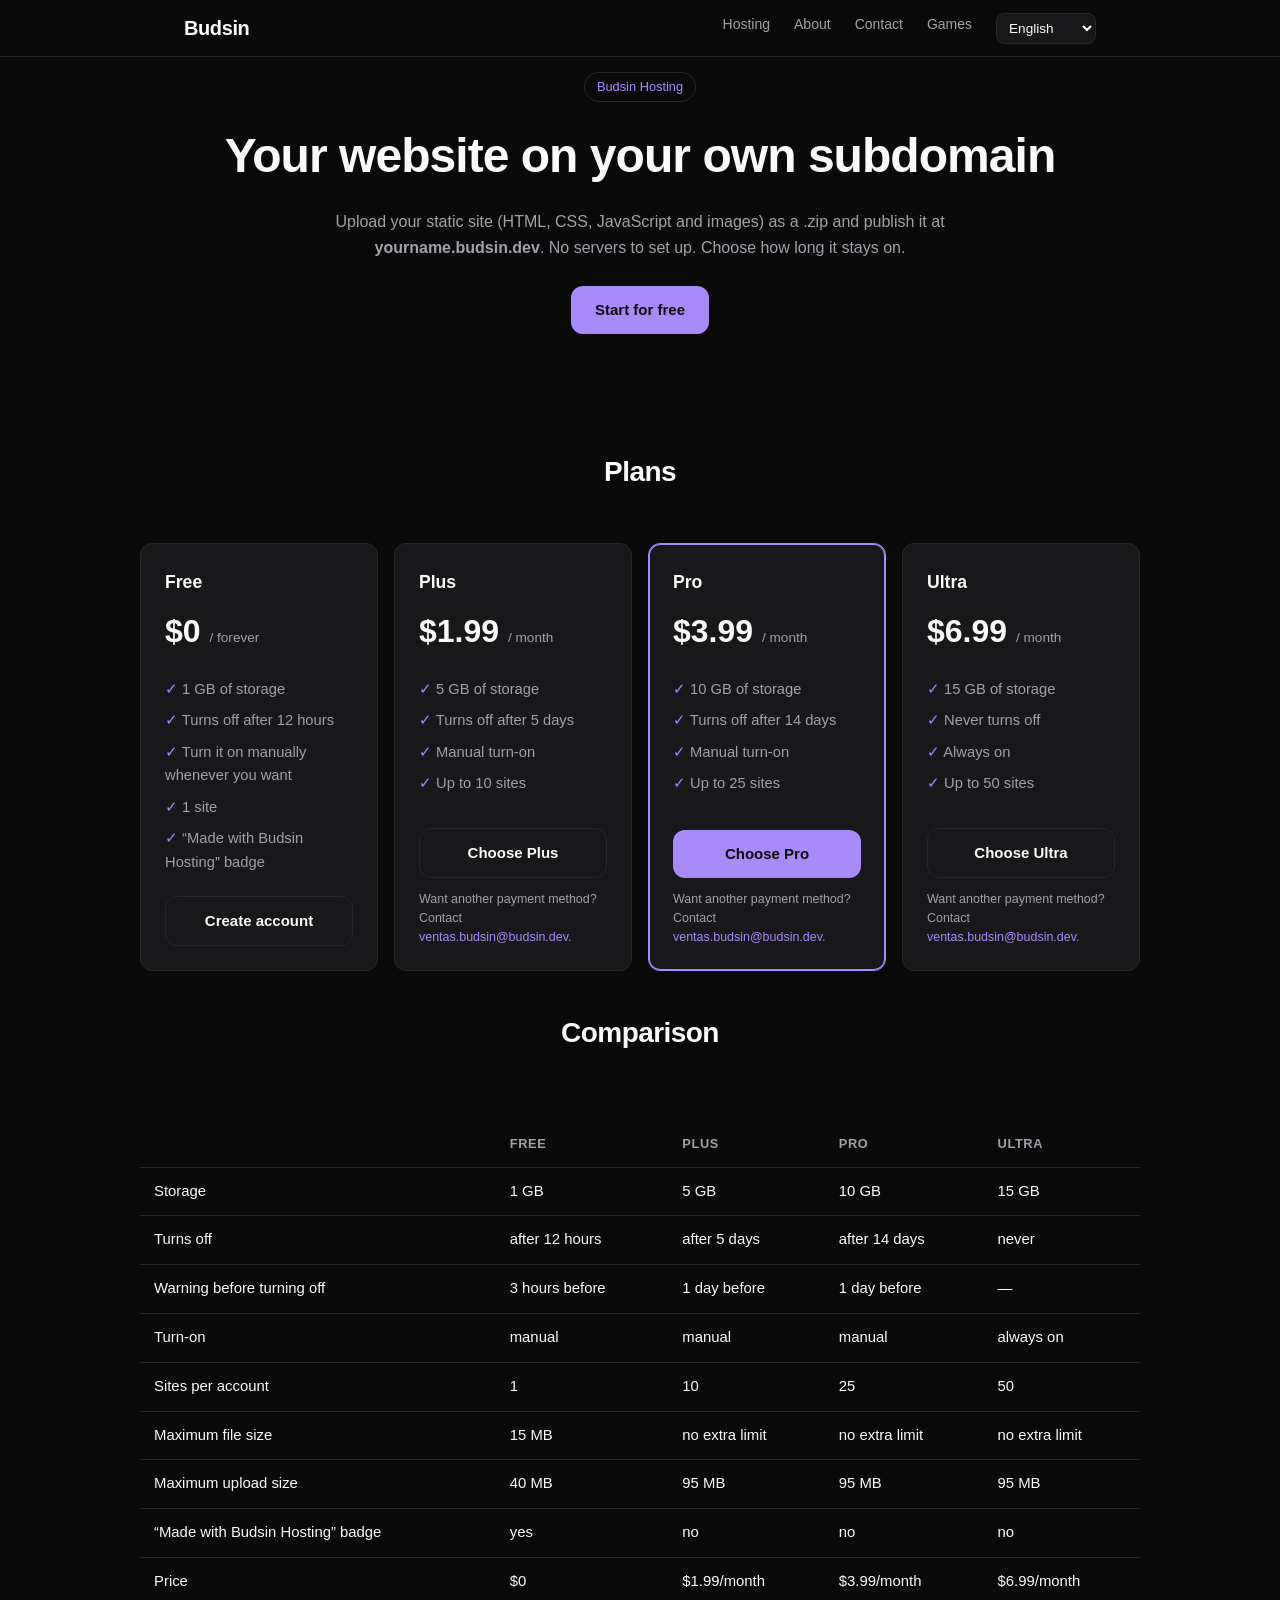
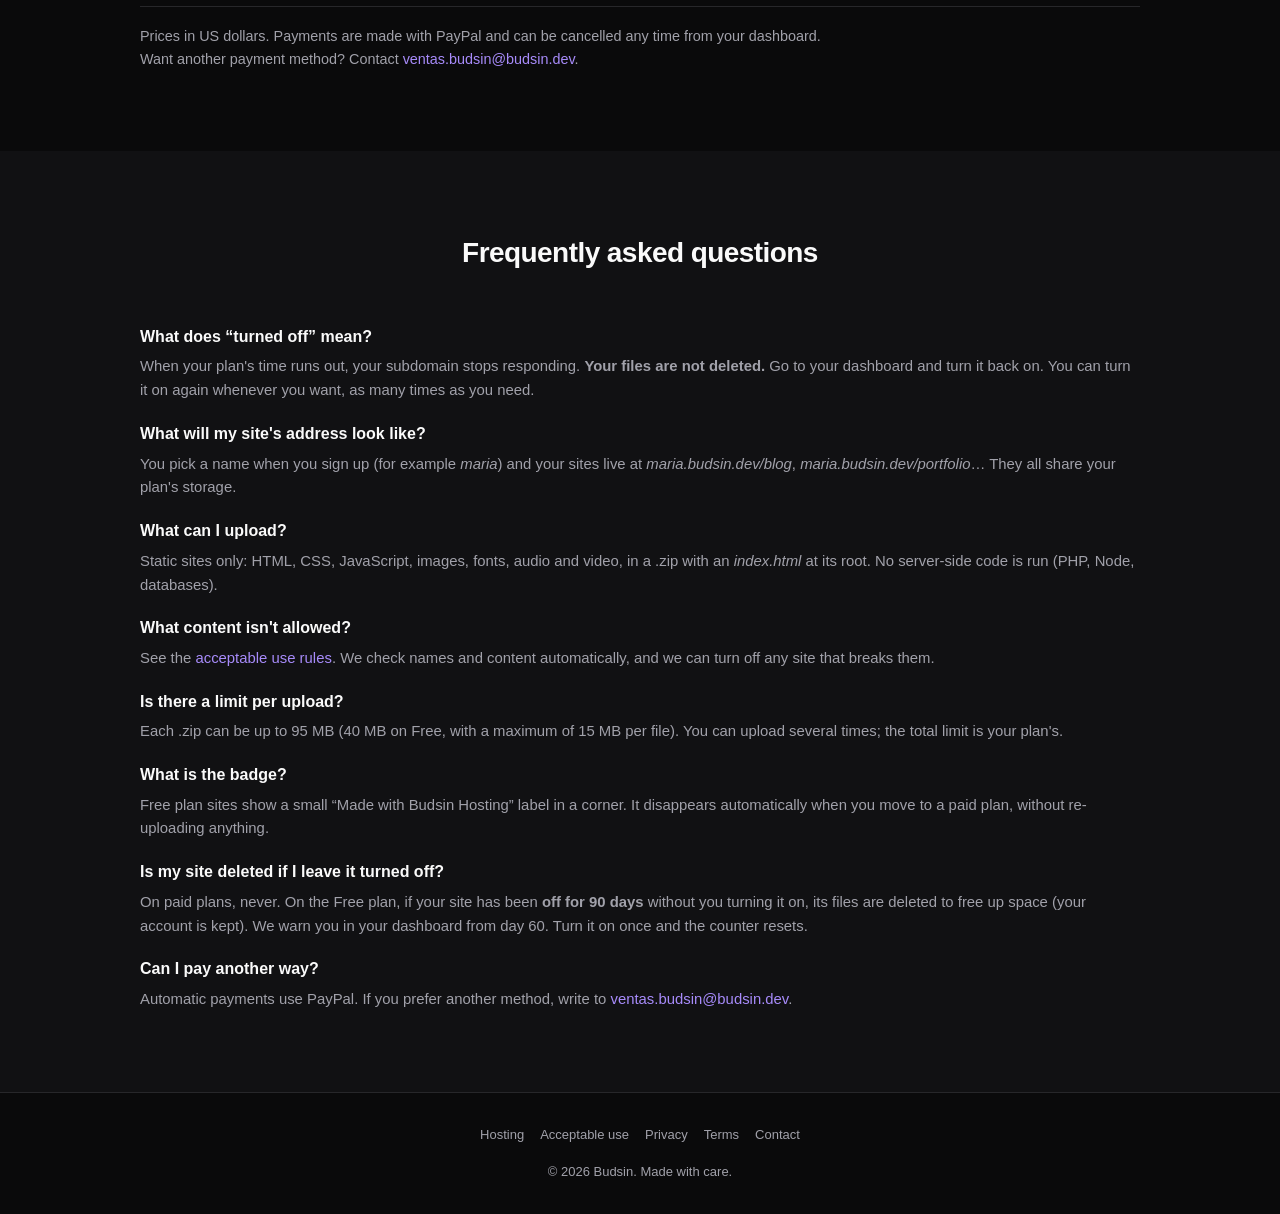
==== commit 235291d3: "fix(hosting): correo de ventas ventas.budsin@budsin.dev (el del vídeo promocional) Co-Authored-By: C" ====
--- a/hosting/index.html
+++ b/hosting/index.html
@@ -51,21 +51,21 @@
             <div class="price">$1.99 <small data-i18n="price.month">/ mes</small></div>
             <ul><li data-i18n="plus.1">5 GB de almacenamiento</li><li data-i18n="plus.2">Se apaga a los 5 días</li><li data-i18n="plus.3">Encendido manual</li><li data-i18n="plus.4">Hasta 10 sitios</li></ul>
             <a class="btn btn-secondary" href="/hosting/panel.html#planes" data-i18n="cta.plus">Elegir Plus</a>
-            <p class="pay-other" data-i18n-html="pay.other.h">¿Quieres otro método de pago? Consulta en <a href="mailto:ventasbudsin@budsin.dev" style="color:var(--accent)">ventasbudsin@budsin.dev</a>.</p>
+            <p class="pay-other" data-i18n-html="pay.other.h">¿Quieres otro método de pago? Consulta en <a href="mailto:ventas.budsin@budsin.dev" style="color:var(--accent)">ventas.budsin@budsin.dev</a>.</p>
           </div>
           <div class="plan featured">
             <h3>Pro</h3>
             <div class="price">$3.99 <small data-i18n="price.month">/ mes</small></div>
             <ul><li data-i18n="pro.1">10 GB de almacenamiento</li><li data-i18n="pro.2">Se apaga a los 14 días</li><li data-i18n="pro.3">Encendido manual</li><li data-i18n="pro.4">Hasta 25 sitios</li></ul>
             <a class="btn btn-primary" href="/hosting/panel.html#planes" data-i18n="cta.pro">Elegir Pro</a>
-            <p class="pay-other" data-i18n-html="pay.other.h">¿Quieres otro método de pago? Consulta en <a href="mailto:ventasbudsin@budsin.dev" style="color:var(--accent)">ventasbudsin@budsin.dev</a>.</p>
+            <p class="pay-other" data-i18n-html="pay.other.h">¿Quieres otro método de pago? Consulta en <a href="mailto:ventas.budsin@budsin.dev" style="color:var(--accent)">ventas.budsin@budsin.dev</a>.</p>
           </div>
           <div class="plan">
             <h3>Ultra</h3>
             <div class="price">$6.99 <small data-i18n="price.month">/ mes</small></div>
             <ul><li data-i18n="ultra.1">15 GB de almacenamiento</li><li data-i18n="ultra.2">Nunca se apaga</li><li data-i18n="ultra.3">Siempre encendido</li><li data-i18n="ultra.4">Hasta 50 sitios</li></ul>
             <a class="btn btn-secondary" href="/hosting/panel.html#planes" data-i18n="cta.ultra">Elegir Ultra</a>
-            <p class="pay-other" data-i18n-html="pay.other.h">¿Quieres otro método de pago? Consulta en <a href="mailto:ventasbudsin@budsin.dev" style="color:var(--accent)">ventasbudsin@budsin.dev</a>.</p>
+            <p class="pay-other" data-i18n-html="pay.other.h">¿Quieres otro método de pago? Consulta en <a href="mailto:ventas.budsin@budsin.dev" style="color:var(--accent)">ventas.budsin@budsin.dev</a>.</p>
           </div>
         </div>
 
@@ -87,7 +87,7 @@
           </table>
         </div>
         <p class="h-muted" data-i18n="pay.note">Precios en dólares estadounidenses. Los pagos se hacen con PayPal y se cancelan cuando quieras desde tu panel.</p>
-        <p class="h-muted" data-i18n-html="pay.other.h">¿Quieres otro método de pago? Consulta en <a href="mailto:ventasbudsin@budsin.dev" style="color:var(--accent)">ventasbudsin@budsin.dev</a>.</p>
+        <p class="h-muted" data-i18n-html="pay.other.h">¿Quieres otro método de pago? Consulta en <a href="mailto:ventas.budsin@budsin.dev" style="color:var(--accent)">ventas.budsin@budsin.dev</a>.</p>
       </div>
     </section>
 
@@ -109,7 +109,7 @@
         <h3 data-i18n="faq.q7">¿Se borra mi sitio si lo dejo apagado?</h3>
         <p data-i18n-html="faq.a7.h">En los planes de pago, nunca. En el plan Free, si tu sitio lleva <strong>90 días apagado</strong> sin que lo enciendas, se borran sus archivos para liberar espacio (la cuenta se conserva). Te avisamos en tu panel desde el día 60. Enciéndelo una vez y el contador se reinicia.</p>
         <h3 data-i18n="faq.q8">¿Puedo pagar de otra forma?</h3>
-        <p data-i18n-html="faq.a8.h">Los pagos automáticos son con PayPal. Si prefieres otro método, escribe a <a href="mailto:ventasbudsin@budsin.dev" style="color:var(--accent)">ventasbudsin@budsin.dev</a>.</p>
+        <p data-i18n-html="faq.a8.h">Los pagos automáticos son con PayPal. Si prefieres otro método, escribe a <a href="mailto:ventas.budsin@budsin.dev" style="color:var(--accent)">ventas.budsin@budsin.dev</a>.</p>
       </div>
     </section>
   </main>
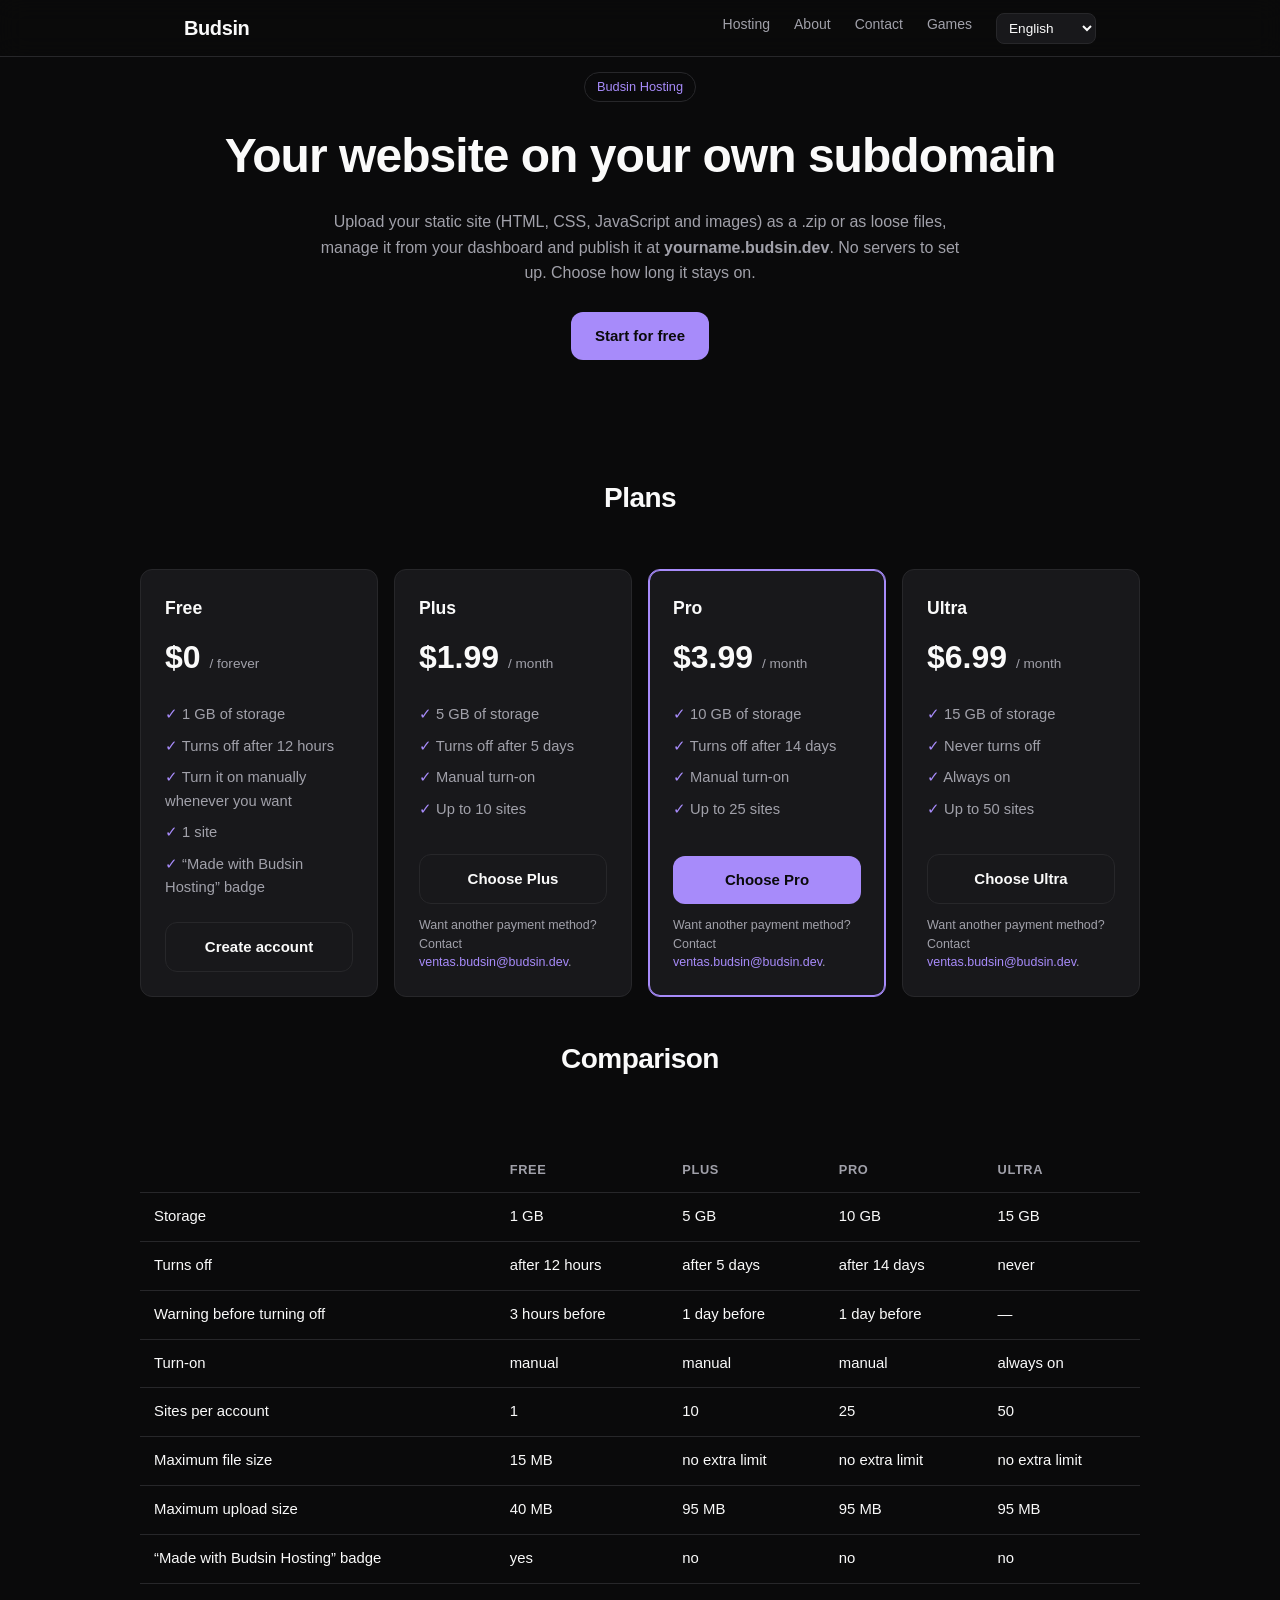
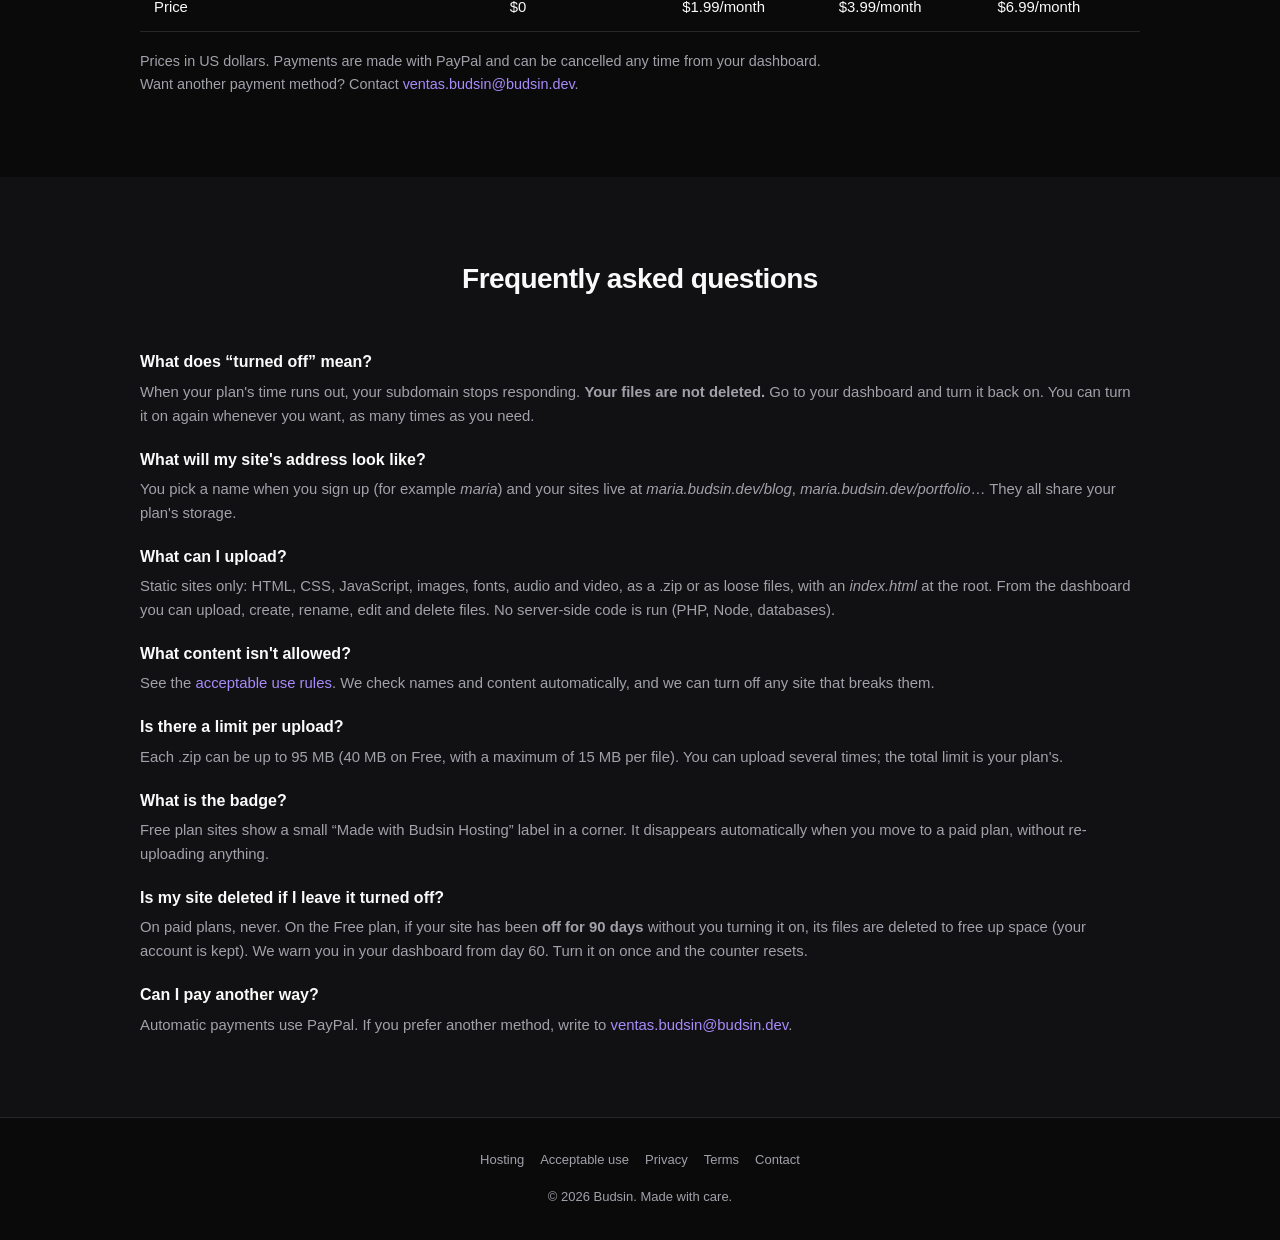
==== commit 2d2e13ab: "feat(hosting): file manager UI in the dashboard, loose-file uploads, 5-language copy Co-Authored-By:" ====
--- a/hosting/index.html
+++ b/hosting/index.html
@@ -31,7 +31,7 @@
       <div class="h-wrap">
         <span class="h-badge" data-i18n="hero.badge">Budsin Hosting</span>
         <h1 data-i18n="hero.title">Tu sitio web en tu propio subdominio</h1>
-        <p data-i18n-html="hero.p.h">Sube tu sitio estático (HTML, CSS, JavaScript e imágenes) en un .zip y publícalo en <strong>tunombre.budsin.dev</strong>. Sin servidores que configurar. Elige cuánto tiempo queda encendido.</p>
+        <p data-i18n-html="hero.p.h">Sube tu sitio estático (HTML, CSS, JavaScript e imágenes) en un .zip o con archivos sueltos, adminístralo desde tu panel y publícalo en <strong>tunombre.budsin.dev</strong>. Sin servidores que configurar. Elige cuánto tiempo queda encendido.</p>
         <a class="btn btn-primary" href="/hosting/panel.html" data-i18n="hero.cta">Empezar gratis</a>
       </div>
     </section>
@@ -99,7 +99,7 @@
         <h3 data-i18n="faq.q2">¿Cómo es la dirección de mi sitio?</h3>
         <p data-i18n-html="faq.a2.h">Eliges un nombre al registrarte (por ejemplo <em>maria</em>) y tus sitios quedan en <em>maria.budsin.dev/blog</em>, <em>maria.budsin.dev/portafolio</em>… Todos comparten el almacenamiento de tu plan.</p>
         <h3 data-i18n="faq.q3">¿Qué puedo subir?</h3>
-        <p data-i18n-html="faq.a3.h">Solo sitios estáticos: HTML, CSS, JavaScript, imágenes, fuentes, audio y vídeo, en un .zip con un <em>index.html</em> en la raíz. No se ejecuta código de servidor (PHP, Node, bases de datos).</p>
+        <p data-i18n-html="faq.a3.h">Solo sitios estáticos: HTML, CSS, JavaScript, imágenes, fuentes, audio y vídeo, en un .zip o como archivos sueltos, con un <em>index.html</em> en la raíz. Desde el panel puedes subir, crear, renombrar, editar y borrar archivos. No se ejecuta código de servidor (PHP, Node, bases de datos).</p>
         <h3 data-i18n="faq.q4">¿Qué contenido no se permite?</h3>
         <p data-i18n-html="faq.a4.h">Consulta las <a href="/hosting/terminos.html" style="color:var(--accent)">normas de uso</a>. Revisamos los nombres y el contenido de forma automática, y podemos apagar cualquier sitio que las incumpla.</p>
         <h3 data-i18n="faq.q5">¿Hay un límite por subida?</h3>
--- a/styles.css
+++ b/styles.css
@@ -281,3 +281,15 @@
     grid-template-columns: 1fr;
   }
 }
+
+/* Selector de idioma y arranque sin parpadeo del español (ver hosting/i18n.js) */
+.lang-select { background: var(--surface); color: var(--text); border: 1px solid var(--border); border-radius: 8px; padding: 6px 8px; font: inherit; font-size: .85rem; cursor: pointer; }
+.lang-select:focus-visible { outline: 2px solid var(--accent); }
+html.i18n-pending body { visibility: hidden; }
+
+/* En pantallas estrechas el menú pasa a varias líneas para que el selector de idioma no quede fuera de la pantalla */
+@media (max-width: 640px) {
+  .nav { height: auto; min-height: 56px; flex-wrap: wrap; padding: 8px 0; gap: 4px 12px; }
+  .nav-links { flex-wrap: wrap; gap: 6px 14px; justify-content: flex-end; align-items: center; }
+  main { padding-top: 56px; } /* la cabecera fija ahora puede ocupar más de una línea */
+}
--- a/hosting/hosting.css
+++ b/hosting/hosting.css
@@ -63,3 +63,27 @@
 html.i18n-pending body { visibility: hidden; }
 .pay-other { font-size: .78rem; color: var(--text-muted); margin-top: 12px; line-height: 1.5; }
 @media (max-width: 560px) { .h-table th:nth-child(n+4), .h-table td:nth-child(n+4) { display: none; } }
+
+/* Panel: menos aire arriba que las páginas de contenido; en móvil la cabecera fija puede ocupar más de una línea */
+.panel-main { padding-top: 32px; }
+@media (max-width: 640px) { .panel-main { padding-top: 88px; } }
+
+/* Administrador de archivos */
+.fm-back { position: fixed; inset: 0; background: rgba(0,0,0,.6); z-index: 200; display: flex; align-items: flex-start; justify-content: center; overflow-y: auto; padding: 24px 12px; }
+.fm { background: var(--surface); border: 1px solid var(--border); border-radius: var(--radius); padding: 20px; width: min(860px, 100%); }
+.fm.drag { outline: 2px dashed var(--accent); }
+.fm-head { display: flex; gap: 10px; align-items: center; justify-content: space-between; margin-bottom: 12px; flex-wrap: wrap; word-break: break-all; }
+.fm-crumbs { margin-bottom: 12px; font-size: .9rem; color: var(--text-muted); word-break: break-all; }
+.fm-crumbs a { color: var(--accent); }
+.fm-tools { display: flex; gap: 8px; flex-wrap: wrap; margin-bottom: 12px; }
+.fm-prog { margin-bottom: 12px; }
+.fm-table { width: 100%; }
+.fm-table th { text-align: left; font-size: .8rem; color: var(--text-muted); font-weight: 600; padding: 6px 8px; }
+.fm-table td { padding: 8px; border-top: 1px solid var(--border); vertical-align: middle; }
+.fm-n a { color: var(--accent); word-break: break-all; }
+.fm-a { white-space: nowrap; text-align: right; }
+.fm-a .btn { margin-left: 4px; }
+.fm-drop { margin-top: 12px; text-align: center; font-size: .85rem; }
+.fm-edit { margin-top: 14px; border-top: 1px solid var(--border); padding-top: 14px; }
+.fm-edit textarea { width: 100%; min-height: 320px; font-family: ui-monospace, Menlo, Consolas, monospace; font-size: .85rem; resize: vertical; tab-size: 2; white-space: pre; }
+@media (max-width: 560px) { .fm-d { display: none; } .fm-a { white-space: normal; } }
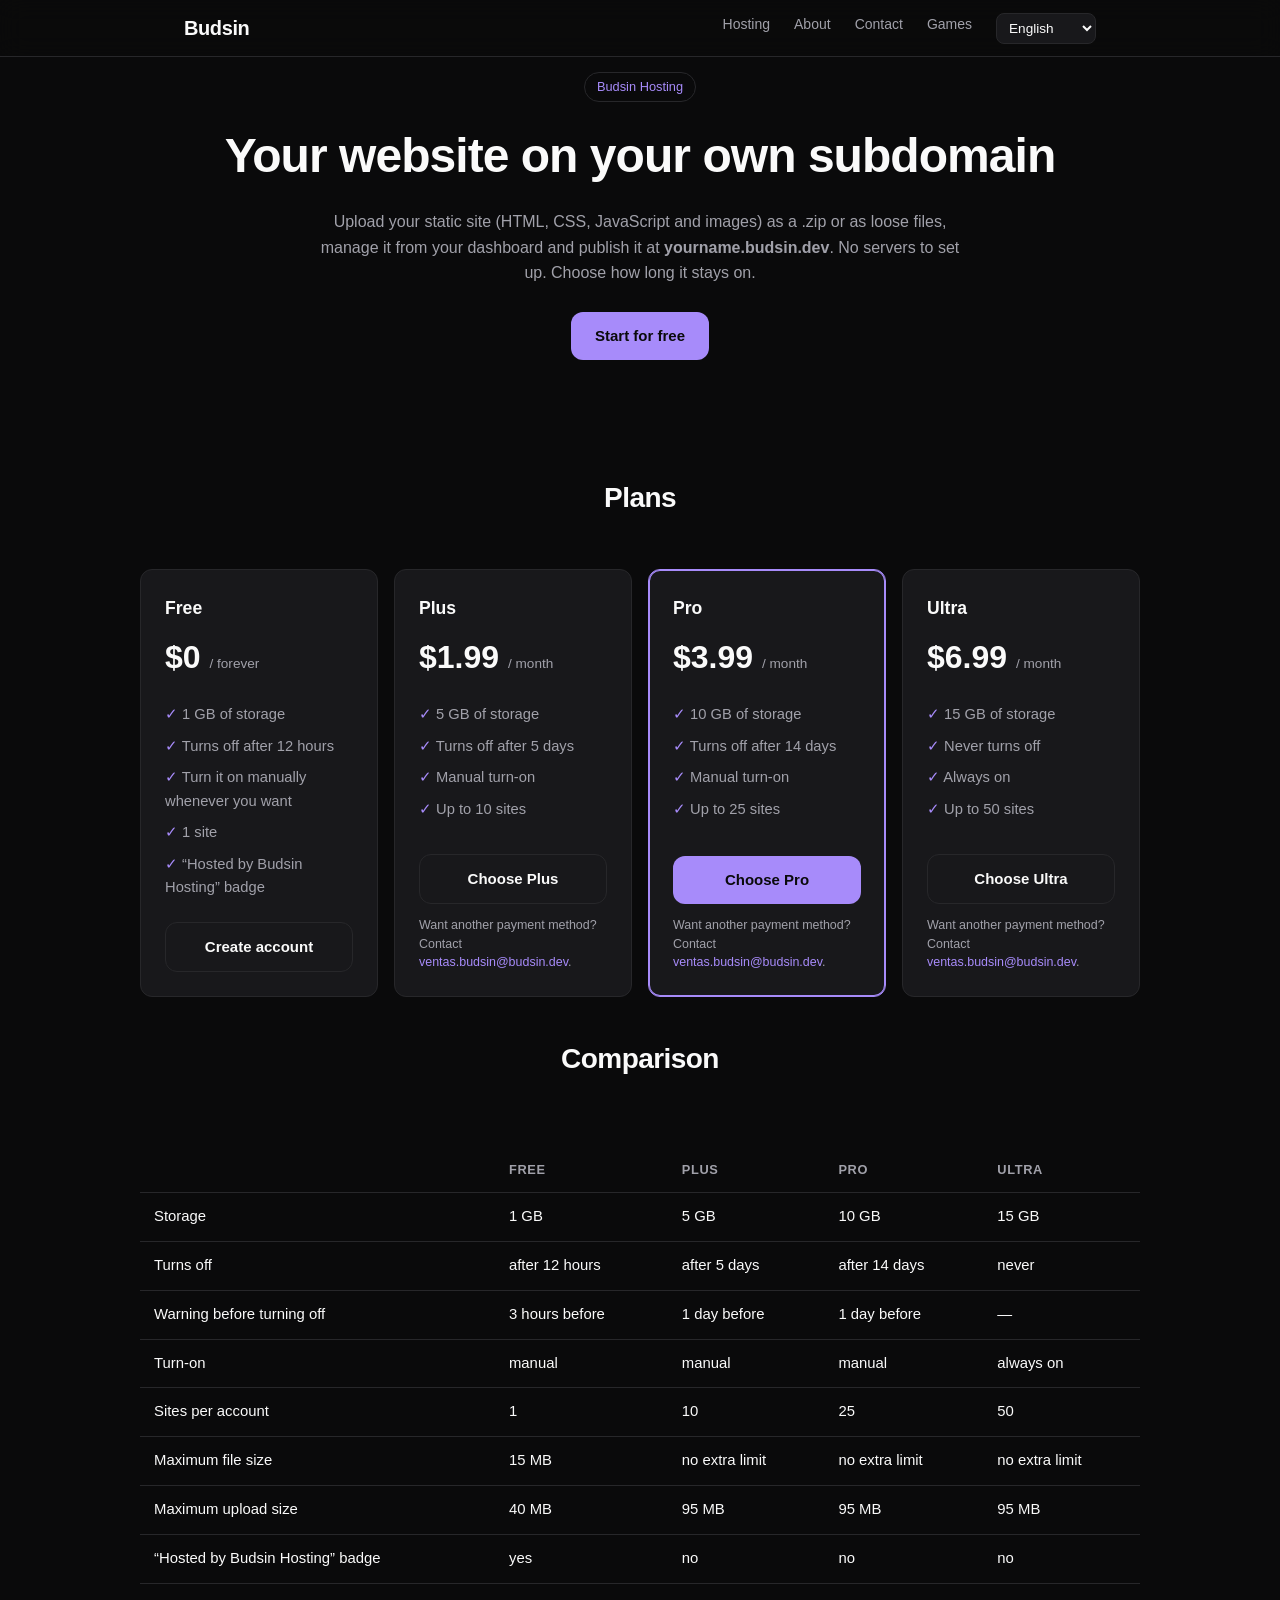
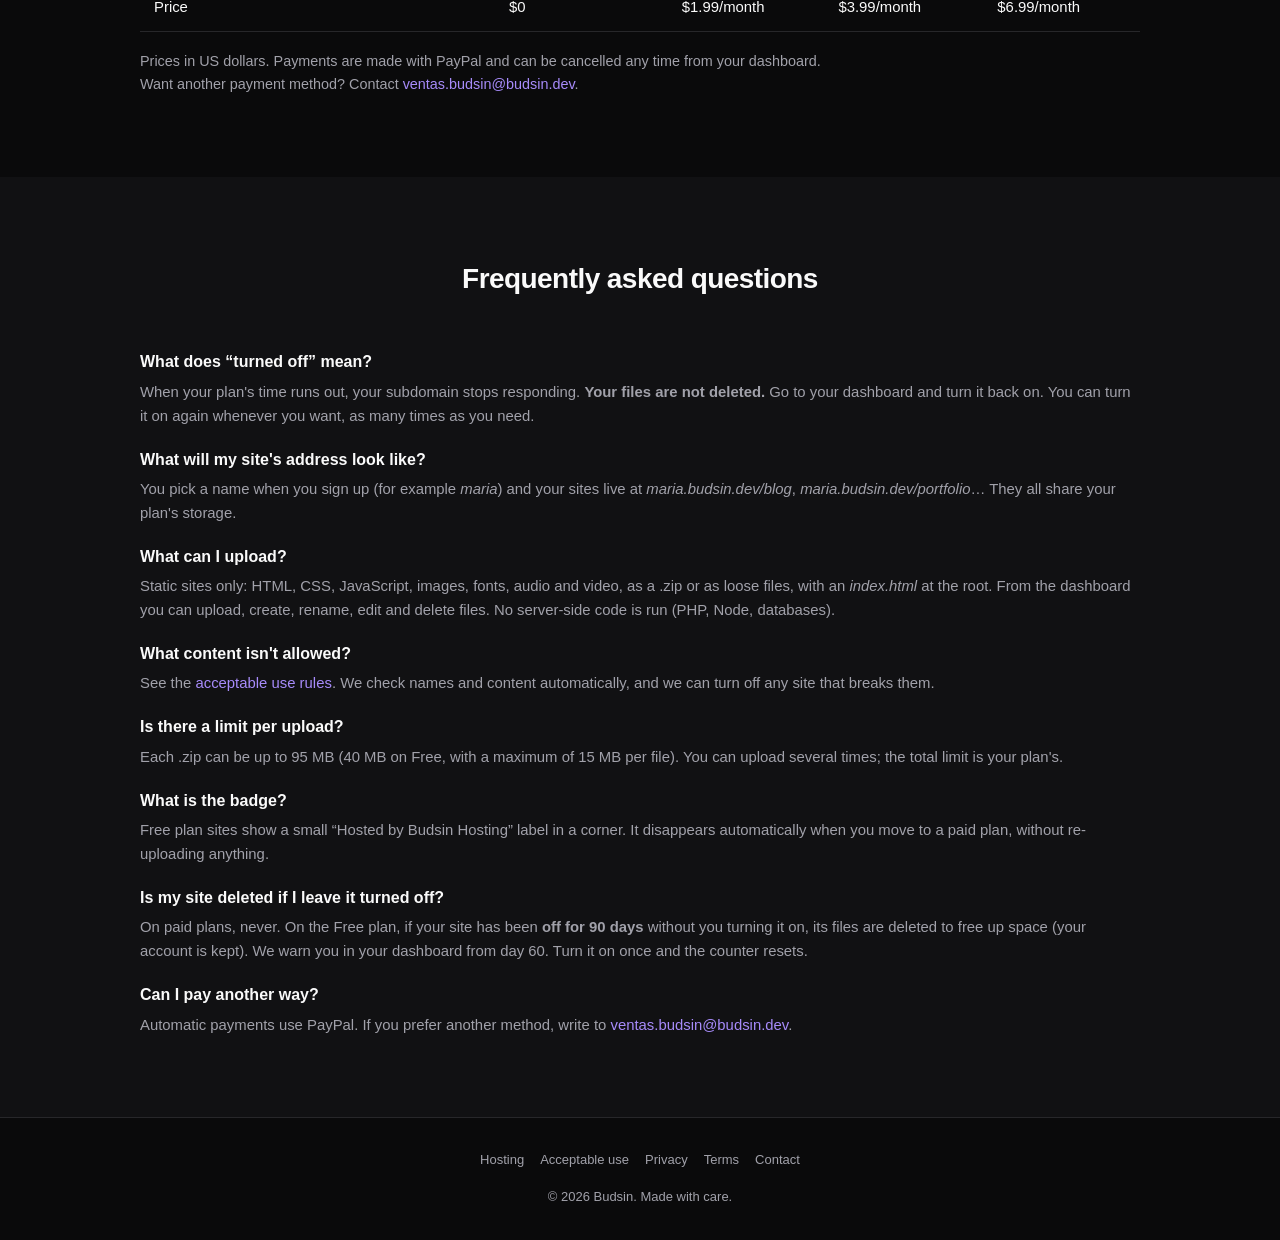
==== commit 8eb99e3b: "feat(hosting): badge reads 'Hosted by Budsin Hosting'; promote Hosting on the home page (5 languages" ====
--- a/hosting/index.html
+++ b/hosting/index.html
@@ -43,7 +43,7 @@
           <div class="plan">
             <h3>Free</h3>
             <div class="price">$0 <small data-i18n="price.forever">/ siempre</small></div>
-            <ul><li data-i18n="free.1">1 GB de almacenamiento</li><li data-i18n="free.2">Se apaga a las 12 horas</li><li data-i18n="free.3">Encendido manual cuando quieras</li><li data-i18n="free.4">1 sitio</li><li data-i18n="free.5">Insignia «Hecho con Budsin Hosting»</li></ul>
+            <ul><li data-i18n="free.1">1 GB de almacenamiento</li><li data-i18n="free.2">Se apaga a las 12 horas</li><li data-i18n="free.3">Encendido manual cuando quieras</li><li data-i18n="free.4">1 sitio</li><li data-i18n="free.5">Insignia «Hosted by Budsin Hosting»</li></ul>
             <a class="btn btn-secondary" href="/hosting/panel.html" data-i18n="cta.free">Crear cuenta</a>
           </div>
           <div class="plan">
@@ -81,7 +81,7 @@
               <tr><td data-i18n="cmp.sites">Sitios por cuenta</td><td>1</td><td>10</td><td>25</td><td>50</td></tr>
               <tr><td data-i18n="cmp.file">Tamaño máximo por archivo</td><td>15 MB</td><td data-i18n="cmp.noextra">sin tope extra</td><td data-i18n="cmp.noextra">sin tope extra</td><td data-i18n="cmp.noextra">sin tope extra</td></tr>
               <tr><td data-i18n="cmp.upload">Tamaño máximo por subida</td><td>40 MB</td><td>95 MB</td><td>95 MB</td><td>95 MB</td></tr>
-              <tr><td data-i18n="cmp.badge">Insignia «Hecho con Budsin Hosting»</td><td data-i18n="cmp.yes">sí</td><td data-i18n="cmp.no">no</td><td data-i18n="cmp.no">no</td><td data-i18n="cmp.no">no</td></tr>
+              <tr><td data-i18n="cmp.badge">Insignia «Hosted by Budsin Hosting»</td><td data-i18n="cmp.yes">sí</td><td data-i18n="cmp.no">no</td><td data-i18n="cmp.no">no</td><td data-i18n="cmp.no">no</td></tr>
               <tr><td data-i18n="cmp.price">Precio</td><td>$0</td><td>$1.99<span data-i18n="cmp.permonth">/mes</span></td><td>$3.99<span data-i18n="cmp.permonth">/mes</span></td><td>$6.99<span data-i18n="cmp.permonth">/mes</span></td></tr>
             </tbody>
           </table>
@@ -105,7 +105,7 @@
         <h3 data-i18n="faq.q5">¿Hay un límite por subida?</h3>
         <p data-i18n="faq.a5">Cada .zip puede pesar hasta 95 MB (40 MB en Free, con un máximo de 15 MB por archivo). Puedes subir varias veces; el límite total es el de tu plan.</p>
         <h3 data-i18n="faq.q6">¿Qué es la insignia?</h3>
-        <p data-i18n="faq.a6">Los sitios del plan Free muestran una pequeña etiqueta «Hecho con Budsin Hosting» en una esquina. Desaparece automáticamente al pasar a un plan de pago, sin que tengas que volver a subir nada.</p>
+        <p data-i18n="faq.a6">Los sitios del plan Free muestran una pequeña etiqueta «Hosted by Budsin Hosting» en una esquina. Desaparece automáticamente al pasar a un plan de pago, sin que tengas que volver a subir nada.</p>
         <h3 data-i18n="faq.q7">¿Se borra mi sitio si lo dejo apagado?</h3>
         <p data-i18n-html="faq.a7.h">En los planes de pago, nunca. En el plan Free, si tu sitio lleva <strong>90 días apagado</strong> sin que lo enciendas, se borran sus archivos para liberar espacio (la cuenta se conserva). Te avisamos en tu panel desde el día 60. Enciéndelo una vez y el contador se reinicia.</p>
         <h3 data-i18n="faq.q8">¿Puedo pagar de otra forma?</h3>
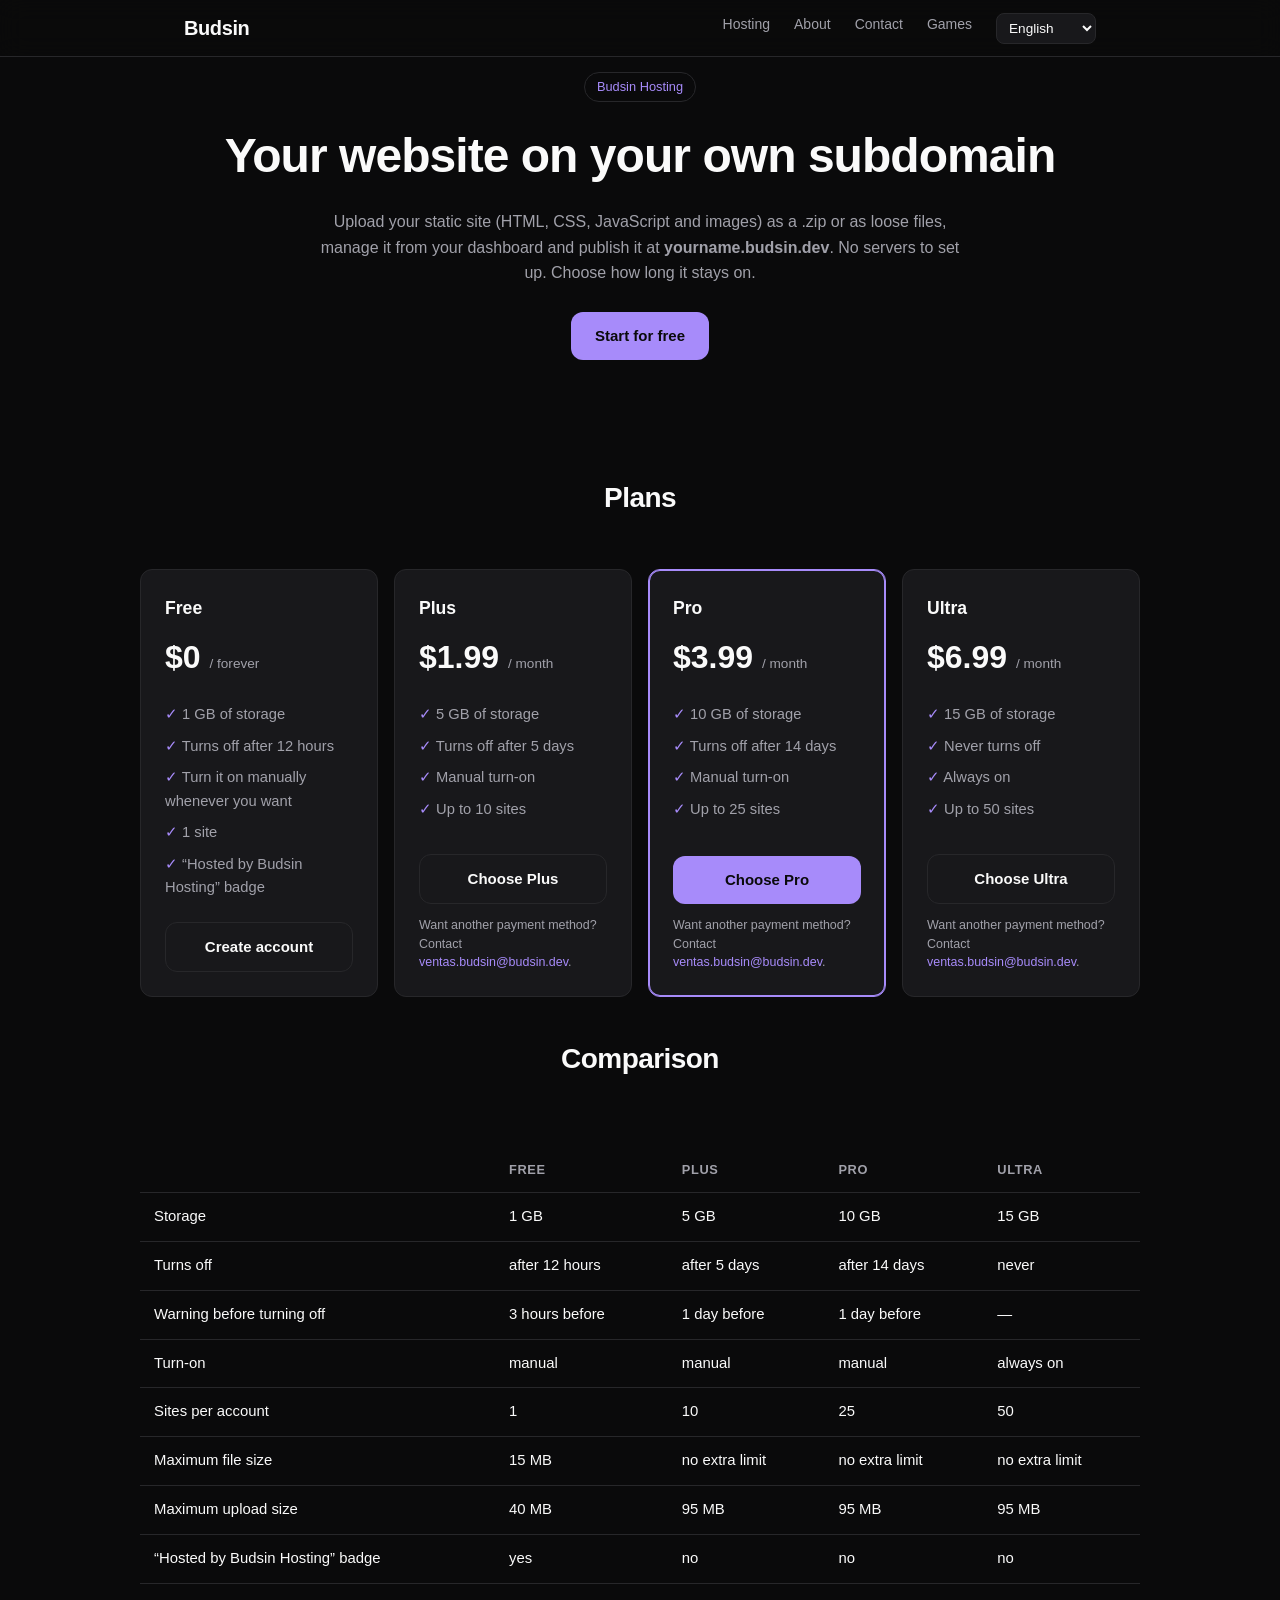
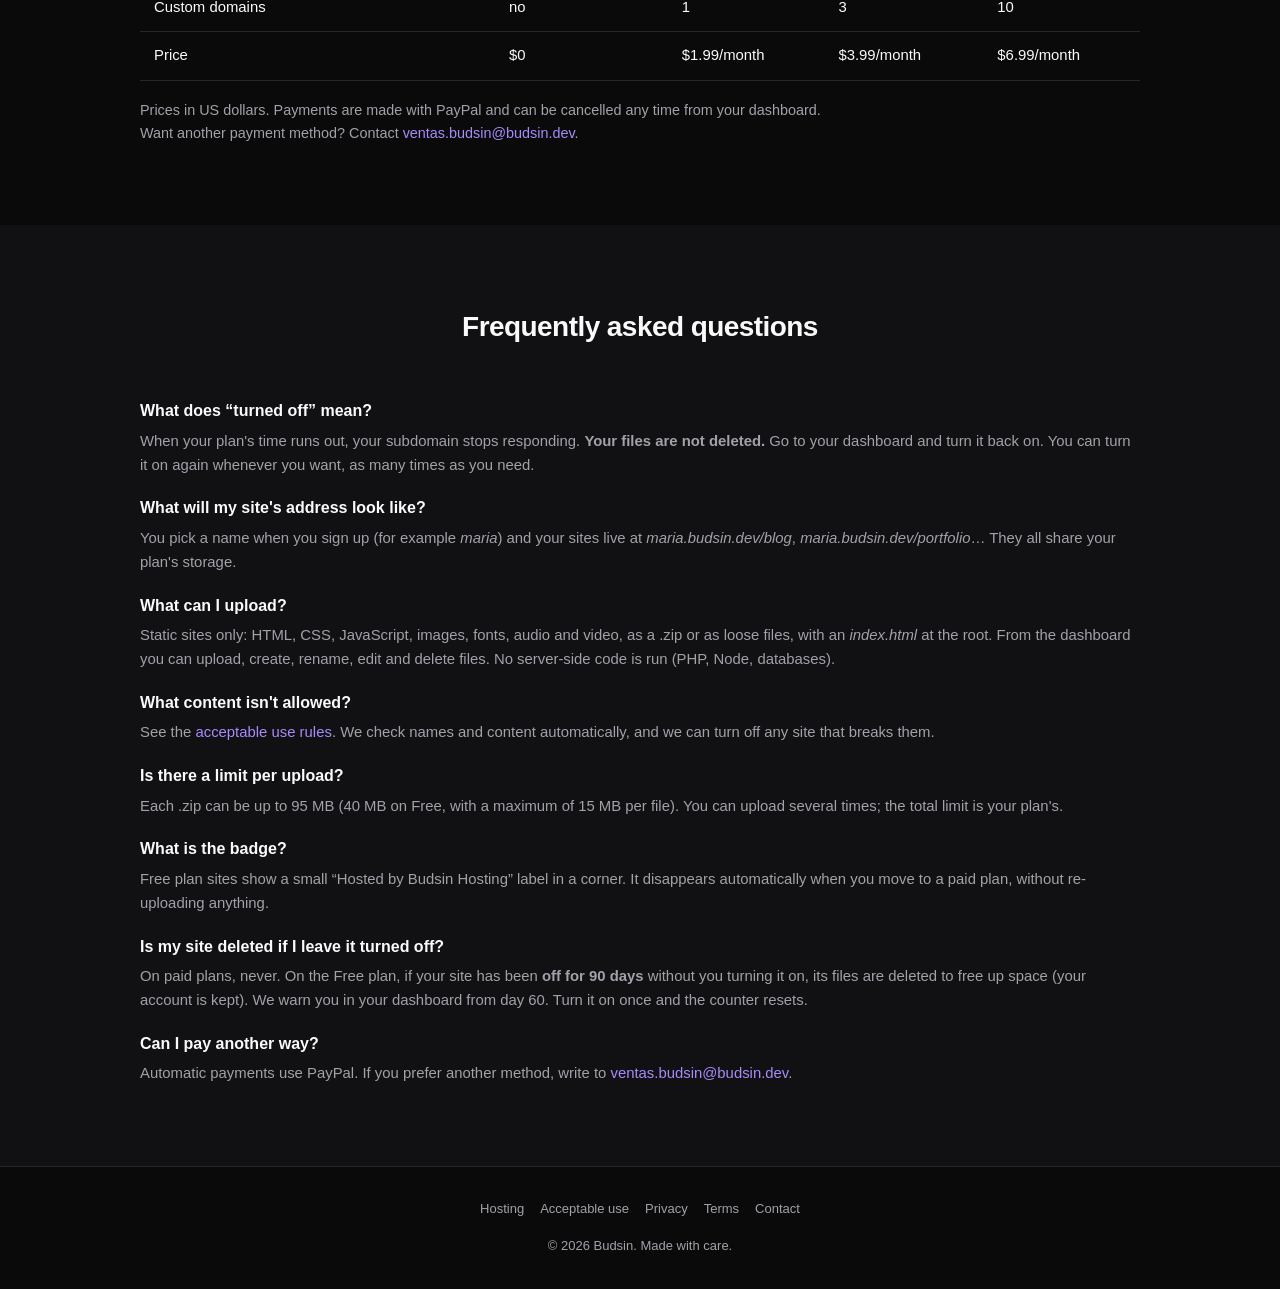
==== commit e254b700: "feat(hosting): custom domains UI (panel card, admin list, plans comparison row), 5-language copy, se" ====
--- a/hosting/index.html
+++ b/hosting/index.html
@@ -82,6 +82,7 @@
               <tr><td data-i18n="cmp.file">Tamaño máximo por archivo</td><td>15 MB</td><td data-i18n="cmp.noextra">sin tope extra</td><td data-i18n="cmp.noextra">sin tope extra</td><td data-i18n="cmp.noextra">sin tope extra</td></tr>
               <tr><td data-i18n="cmp.upload">Tamaño máximo por subida</td><td>40 MB</td><td>95 MB</td><td>95 MB</td><td>95 MB</td></tr>
               <tr><td data-i18n="cmp.badge">Insignia «Hosted by Budsin Hosting»</td><td data-i18n="cmp.yes">sí</td><td data-i18n="cmp.no">no</td><td data-i18n="cmp.no">no</td><td data-i18n="cmp.no">no</td></tr>
+              <tr><td data-i18n="cmp.domains">Dominios propios</td><td data-i18n="cmp.no">no</td><td>1</td><td>3</td><td>10</td></tr>
               <tr><td data-i18n="cmp.price">Precio</td><td>$0</td><td>$1.99<span data-i18n="cmp.permonth">/mes</span></td><td>$3.99<span data-i18n="cmp.permonth">/mes</span></td><td>$6.99<span data-i18n="cmp.permonth">/mes</span></td></tr>
             </tbody>
           </table>
--- a/hosting/hosting.css
+++ b/hosting/hosting.css
@@ -87,3 +87,11 @@
 .fm-edit { margin-top: 14px; border-top: 1px solid var(--border); padding-top: 14px; }
 .fm-edit textarea { width: 100%; min-height: 320px; font-family: ui-monospace, Menlo, Consolas, monospace; font-size: .85rem; resize: vertical; tab-size: 2; white-space: pre; }
 @media (max-width: 560px) { .fm-d { display: none; } .fm-a { white-space: normal; } }
+
+/* Dominios propios */
+.dom-item { border: 1px solid var(--border); border-radius: 10px; padding: 14px; margin-bottom: 12px; }
+.dom-st { font-size: .75rem; font-weight: 700; padding: 3px 10px; border-radius: 99px; background: rgba(127,127,127,.2); }
+.dom-active { background: rgba(52,211,153,.2); color: #34d399; }
+.dom-pending { background: rgba(251,191,36,.2); color: #fbbf24; }
+.dom-error { background: rgba(248,113,113,.2); color: #f87171; }
+.dom-v { word-break: break-all; font-family: ui-monospace, Menlo, Consolas, monospace; font-size: .8rem; }
